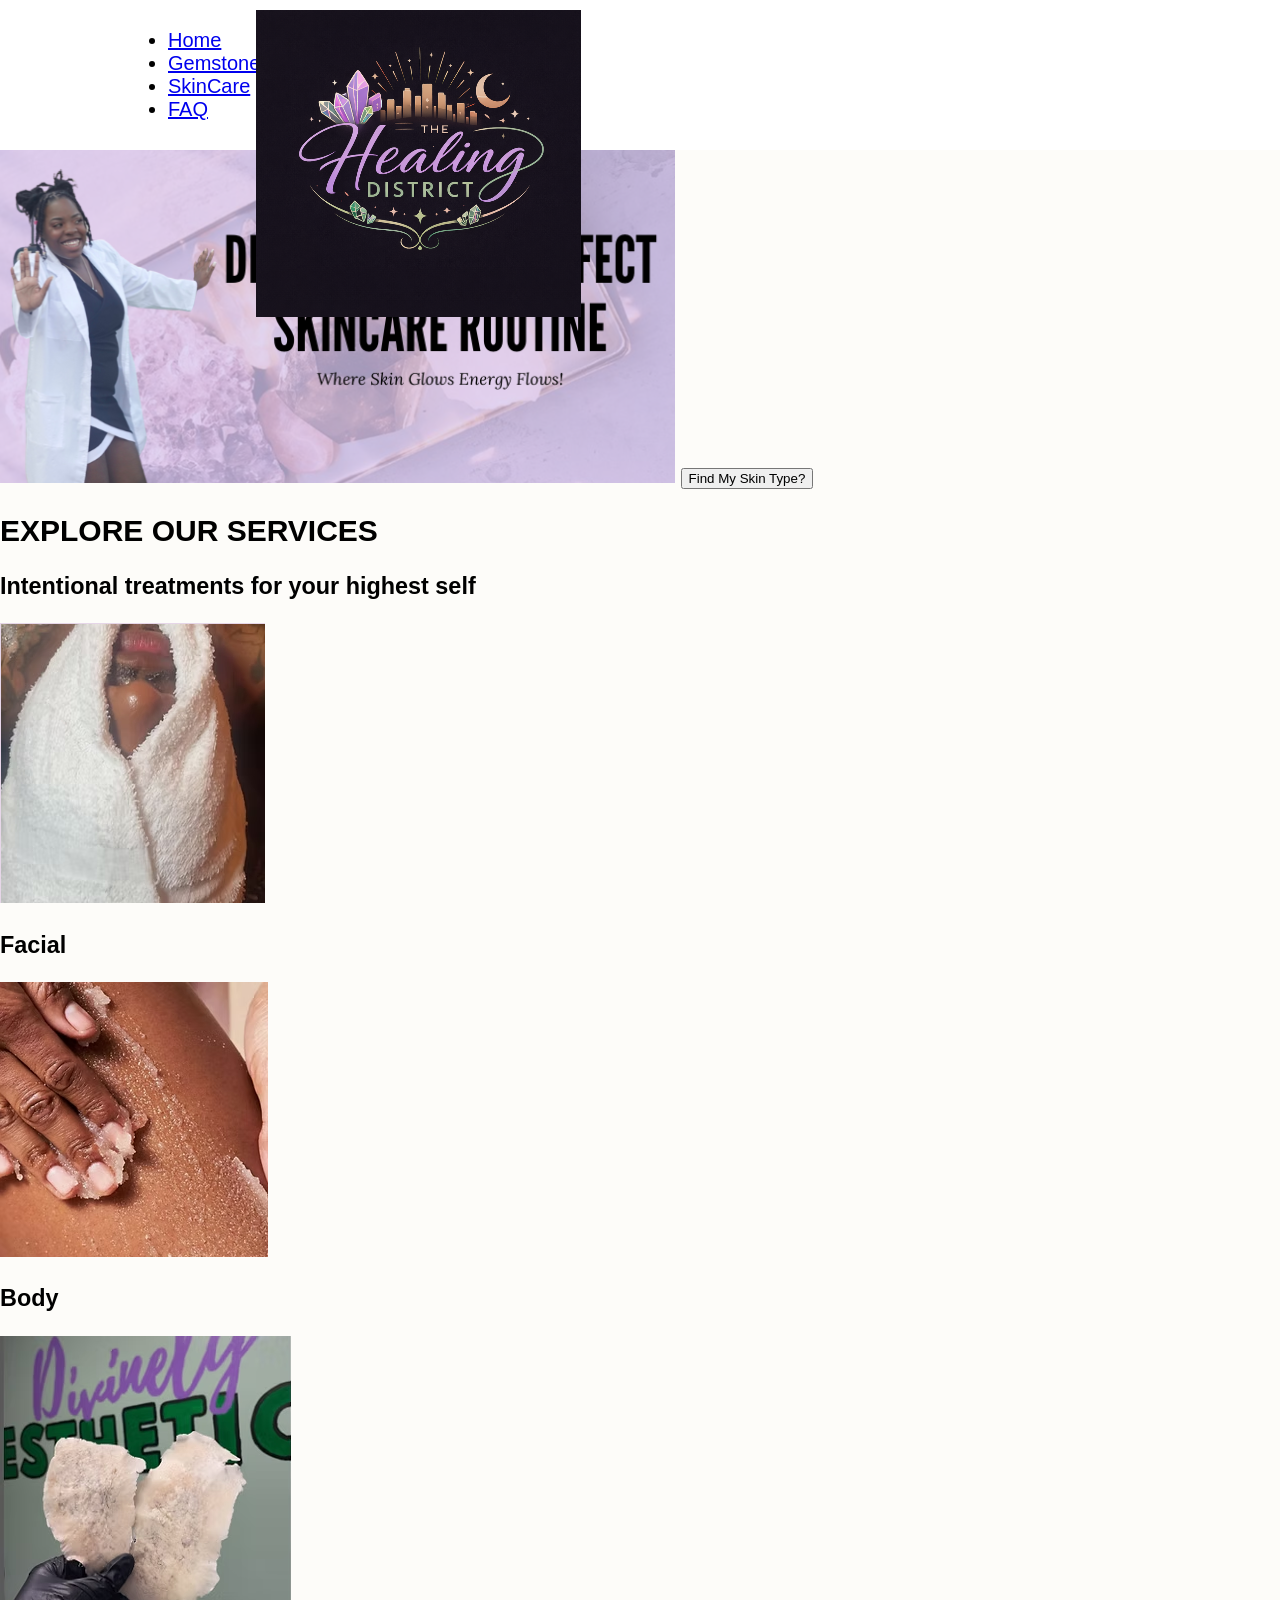
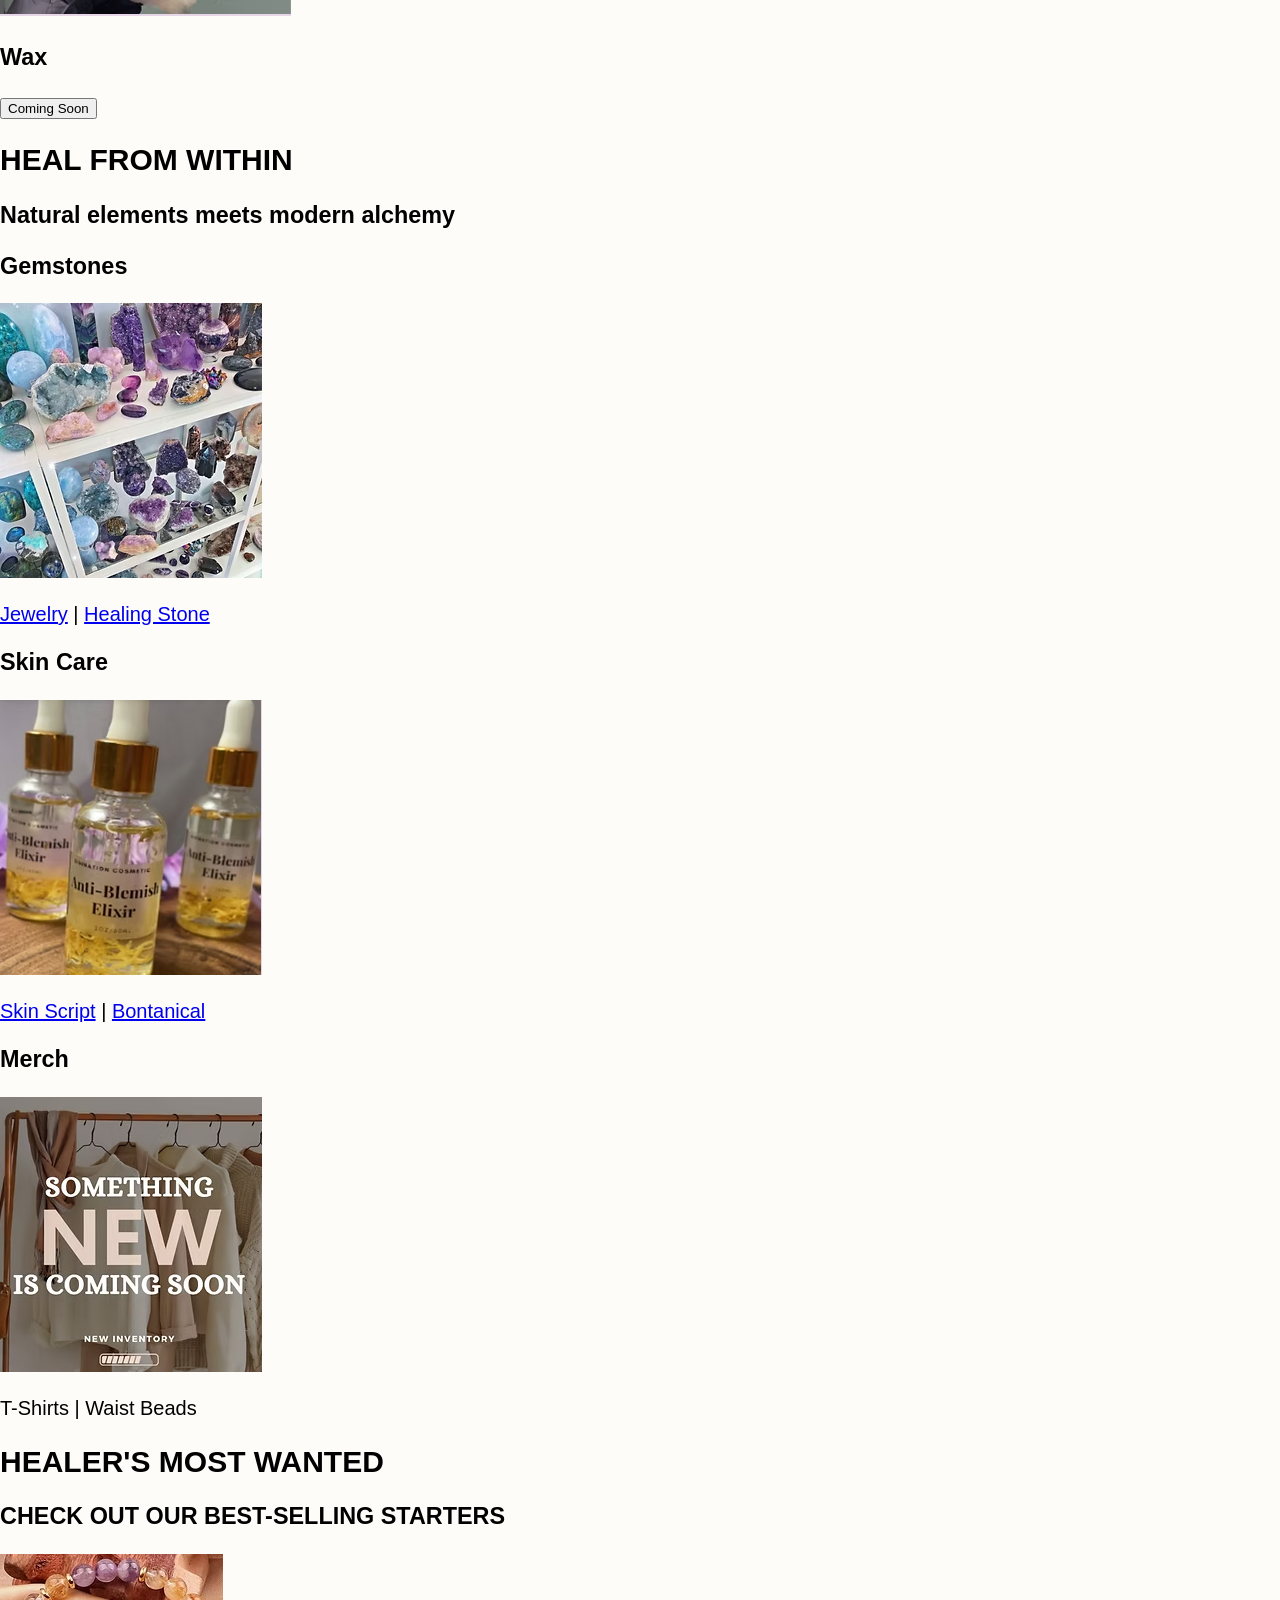
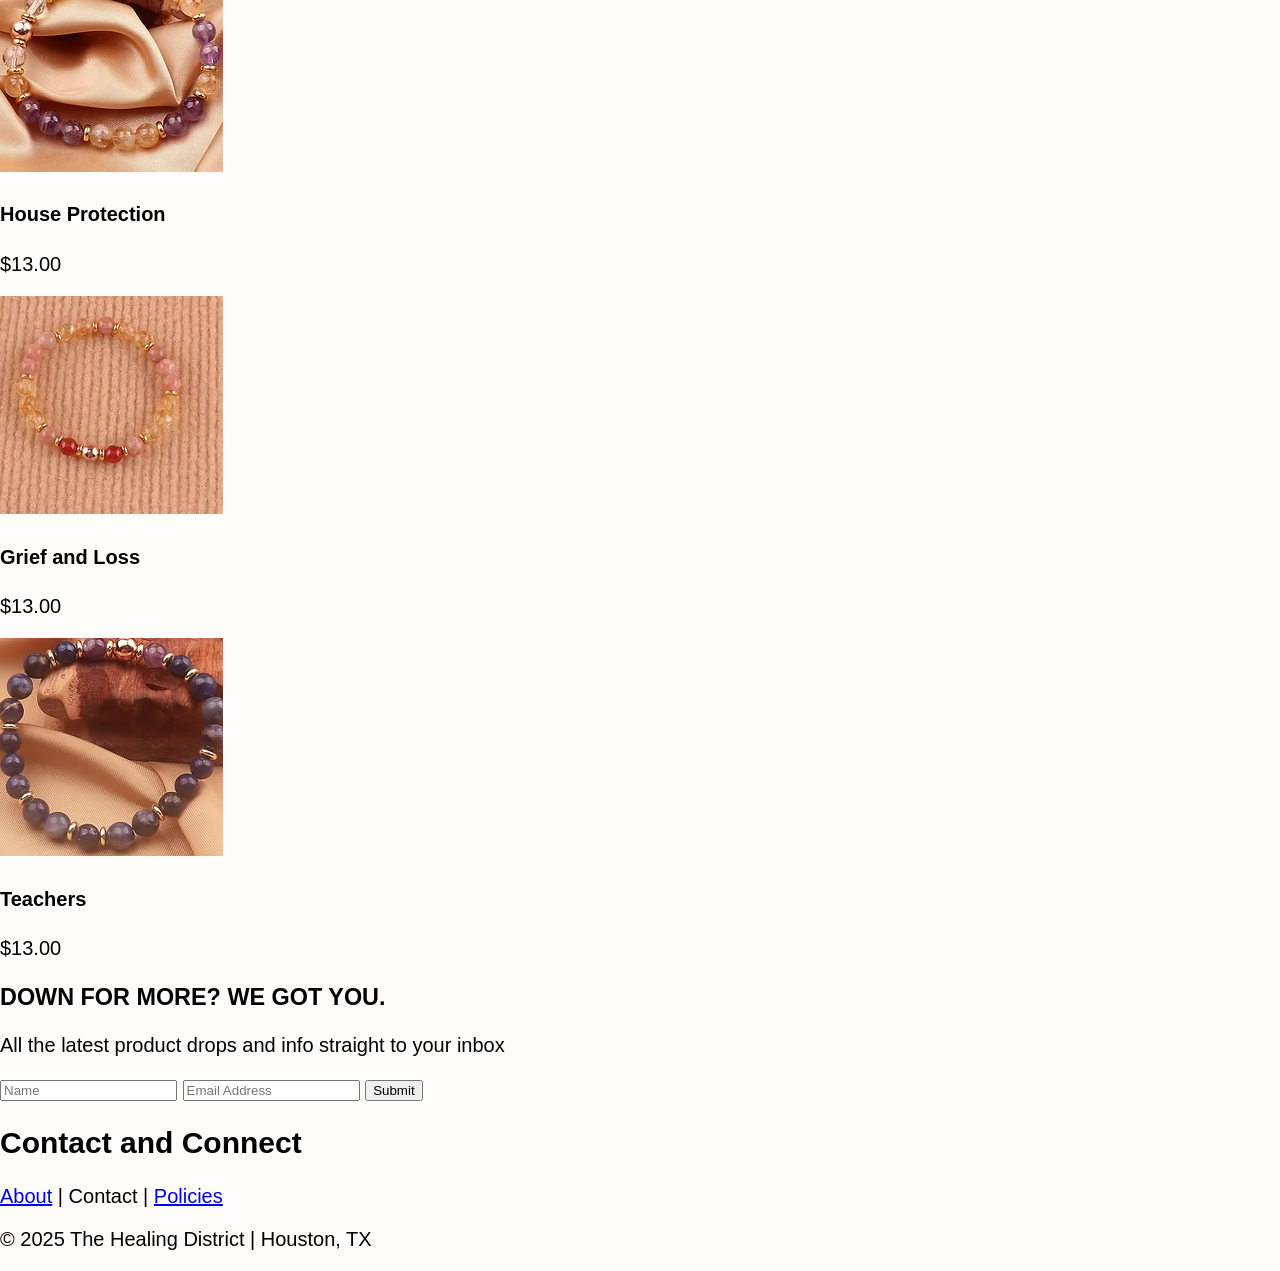
==== index.html @ 3d5b49df "Update index.html" ====
<!DOCTYPE html>
<html lang="en">
<head>
    <meta charset="UTF-8">
    <meta name="viewport" content="width=device-width, initial-scale=1.0">
    <title>The Healing District | Main</title>
    <link rel="stylesheet" href="style.css">
<link href="https://fonts.googleapis.com/css2?family=Cabin+Sketch:wght@400;700&display=swap" rel="stylesheet"></head>
<body>

    <header class="header-container">
        <div class="logo-corner">
            <img src="Logo.png" alt="The Healing District Logo" class="brand-logo">
        </div>
        
        <nav class="centered-tab-nav">
            <ul class="nav-links">
                <li><a href="index.html">Home</a></li>
                <li><a href="gemstone.html">Gemstone Shop</a></li>
                <li><a href="script.html">SkinCare</a></li> 
                <li><a href="faq.html">FAQ</a></li>
            </ul>
        </nav>
    </header>

    <section class="hero-block">
        <div class="hero-image-wrapper">
            <img src="Background.png" class="full-hero-img" alt="Healing Background">
            <button class="hero-quiz-btn">Find My Skin Type?</button>
        </div>
    </section>

    <section class="content-section purple-tint">
        <h2 class="bold-headline">EXPLORE OUR SERVICES</h2>
        <h3 class="sub-headline">Intentional treatments for your highest self</h3>
        <div class="horizontal-grid">
            <div class="service-box"><img src="Facial.png" alt="Facial Services"><h3>Facial</h3></div>
            <div class="service-box"><img src="Body.png" alt="Body Services"><h3>Body</h3></div>
            <div class="service-box"><img src="Wax.png" alt="Waxing Services"><h3>Wax</h3></div>
        </div>
        <button class="coming-soon-pill">Coming Soon</button>
    </section>

    <div class="booking-divider"></div>

    <section class="content-section">
        <h2 class="bold-headline">HEAL FROM WITHIN</h2>
        <h3 class="sub-headline">Natural elements meets modern alchemy</h3>
        <div class="horizontal-grid">
            <div class="cat-box">
                <h3>Gemstones</h3>
                <img src="Gemstones.png" alt="Gemstones">
                <p class="links"><a href="jewelry.html">Jewelry</a> | <a href="healingstone.html">Healing Stone</a></p>
            </div>
            <div class="cat-box">
                <h3>Skin Care</h3>
                <img src="SkinCare.png" alt="Skincare Products">
                <p class="links"><a href="script.html">Skin Script</a> | <a href="bontanical.html">Bontanical</a></p>
            </div>
            <div class="cat-box">
                <h3>Merch</h3>
                <img src="Merch.png" alt="Official Merch">
                <p class="links">T-Shirts | Waist Beads</p>
            </div>
        </div>
    </section>

    <section class="content-section sage-tint">
        <h2 class="bold-headline">HEALER'S MOST WANTED</h2>
        <h3 class="sub-headline">CHECK OUT OUR BEST-SELLING STARTERS</h3>
        <div class="horizontal-grid">
            <div class="product-item">
                <img src="Screenshot 2026-04-16 12.21.47 PM.png" alt="House Protection">
                <h4>House Protection</h4>
                <p>$13.00</p>
            </div>
            <div class="product-item">
                <img src="Screenshot 2026-04-16 12.21.36 PM.png" alt="Grief and Loss">
                <h4>Grief and Loss</h4>
                <p>$13.00</p>
            </div>
            <div class="product-item">
                <img src="Screenshot 2026-04-16 12.21.23 PM.png" alt="Teachers">
                <h4>Teachers</h4>
                <p>$13.00</p>
            </div>
        </div>
    </section>

    <footer class="main-footer">
        <h3>DOWN FOR MORE? WE GOT YOU.</h3>
        <p>All the latest product drops and info straight to your inbox</p>
        <div class="form">
            <input type="text" placeholder="Name">
            <input type="email" placeholder="Email Address">
            <button>Submit</button>
        </div>
        <div class="footer-links">
            <h2>Contact and Connect</h2>
           <p><a href="about.html">About</a> | Contact | <a href="policies.html">Policies</a></p>
            <p>© 2025 The Healing District | Houston, TX</p>
        </div>
    </footer>

</body>
</html>
---- style.css ----
:root {
    --sage: #4a5d4e;
    --lavender-tab: #E6E6FA;
    --lavender-bg: #e8d9e8;
    --cream: #fdfcf9;
}

body {
    margin: 0;
    padding: 0;
    font-family: 'Montserrat', sans-serif;
    font-size: 20px;
    background-color: var(--cream);
}

/* Header & Menu Bar */
.header-container {
    display: flex;
    align-items: center;
    padding: 15px 10%;
    background: #fff;
    position: relative;
    height: 120px;
}

.logo-corner { 
    position: absolute; 
    left: 20%; /* Increased from 4% to move it closer to the center */
    top: 10px;

.centered-tab-nav {
    margin: 0 auto;
    background: var(--lavender-tab);
    padding: 15px 45px; /* Increased padding for a larger pill shape */
    border-radius: 50px;
    box-shadow: 0 4px 15px rgba(0,0,0,0.08); /* Slightly deeper shadow for the larger size */
}
.nav-links li { 
    font-weight: 700; /* Bolder weight */
    text-transform: uppercase; 
    font-size: 1.1rem; /* Increased from 0.85rem */
    letter-spacing: 2px; /* Spread letters slightly for a premium feel */
    cursor: pointer; 
}
    .nav-links { 
    display: flex; 
    list-style: none; 
    gap: 60px; /* Increased gap from 40px */
    margin: 0; 
    padding: 0; 
}
    
.hero-image-wrapper { position: relative; width: 100%; height: 650px; }
.full-hero-img { width: 100%; height: 100%; object-fit: cover; }
.hero-quiz-btn {
    position: absolute;
    bottom: 60px;
    right: 15%;
    padding: 22px 45px;
    font-family: 'Cinzel', serif;
    font-size: 1.3rem;
    background-color: #e2f3e2;
    border: none;
    border-radius: 50px;
    cursor: pointer;
    box-shadow: 0 8px 25px rgba(0,0,0,0.2);
}

/* FIXED SECTION: THE DIVIDER */
.booking-divider {
    width: 100%;
    min-height: 500px; /* Changed to min-height for better visibility */
    background-image: url('booking-banner.jpg'); /* MATCH THIS TO YOUR RENAME */
    background-size: cover;
    background-position: center;
    background-repeat: no-repeat;
    background-attachment: fixed; 
    margin: 0;
    display: block;
    clear: both; /* Ensures no other sections crowd it */
}

/* Headlines */
.bold-headline { 
    font-family: 'Cabin Sketch', cursive; /* This replaces Cinzel */
    font-size: 3.5rem; 
    letter-spacing: 4px; 
    margin-bottom: 5px; 
    text-align: center;
    color: #333;
}

/* If you want the category titles (Gemstones, etc.) to match: */
.cat-item h3, .cat-box h3 {
    font-family: 'Cabin Sketch', cursive;
    font-size: 2rem;
    text-transform: none; /* Sketch fonts often look better in mixed case */
}
/* Styling for links within categories to look like buttons */
.sub-links a, .links a {
    display: inline-block;
    text-decoration: none;
    background-color: var(--lavender-tab); /* Uses your brand lilac */
    color: #333;
    padding: 8px 20px;
    margin: 5px;
    border-radius: 25px; /* Creates the pill shape */
    font-family: 'Montserrat', sans-serif;
    font-size: 0.9rem;
    font-weight: 600;
    transition: all 0.3s ease;
    border: 1px solid rgba(0,0,0,0.05);
}

/* Hover effect for the new buttons */
.sub-links a:hover, .links a:hover {
    background-color: var(--sage);
    color: white;
    box-shadow: 0 4px 10px rgba(0,0,0,0.1);
    transform: translateY(-2px);
}

/* Specific fix for the Gemstones container to keep buttons aligned */
.your-container-class p {
    margin-top: 15px;
    display: flex;
    justify-content: center;
    gap: 10px;
}
/* Grids & Sections */
.content-section { padding: 100px 5%; text-align: center; }
.purple-tint { background-color: var(--lavender-bg); }
.sage-tint { background-color: #f2f7f2; }

.horizontal-grid { display: flex; justify-content: center; gap: 40px; flex-wrap: wrap; }
.service-box img, .cat-box img { width: 100%; max-width: 380px; border-radius: 8px; }

.product-item { background: #fff; padding: 20px; width: 280px; text-align: center; }
.product-item img { width: 100%; }

.coming-soon-pill { background-color: var(--sage); color: white; border: none; padding: 15px 60px; border-radius: 30px; margin-top: 50px; font-weight: bold; cursor: pointer; }

/* Footer */
.main-footer { background: white; padding: 60px 5%; border-top: 1px solid #eee; text-align: center; }
.form input { border: none; border-bottom: 1px solid #333; margin: 0 10px; padding: 10px; width: 250px; }
.form button { background: white; border: 1px solid #333; padding: 10px 30px; cursor: pointer; font-family: 'Cinzel', serif;}
.footer-links { margin-top: 50px; background: #2d332d; color: white; padding: 40px; }

/* --- PRODUCT PAGE & LINK STYLING --- */

/* Removes blue underlines from the navigation menu */
.nav-links a {
    text-decoration: none;
    color: inherit;
    transition: 0.3s;
}

.nav-links a:hover {
    color: var(--sage);
}

/* Purchase Button Styling */
.buy-btn {
    display: inline-block;
    margin-top: 15px;
    padding: 12px 30px;
    background-color: var(--sage);
    color: white;
    text-decoration: none;
    font-family: 'Montserrat', sans-serif;
    font-weight: 600;
    font-size: 0.9rem;
    border-radius: 25px;
    transition: 0.3s ease;
}

.buy-btn:hover {
    background-color: #3a4b3d;
    box-shadow: 0 4px 10px rgba(0,0,0,0.1);
}

/* Keeps images looking consistent on the product page */
.secondary-img {
    position: absolute;
    top: 0;
    left: 0;
    opacity: 0; 
    z-index: 2; /* Add this line */
}

/* --- THE HOVER SWAP EFFECT --- */
.image-container {
    position: relative;
    width: 100%;
    max-width: 350px;
    height: 350px; /* Adjust height to match your product photo style */
    overflow: hidden;
    border-radius: 8px;
    margin-bottom: 15px;
}

.primary-img, .secondary-img {
    width: 100%;
    height: 100%;
    object-fit: cover;
    transition: opacity 0.5s ease-in-out; /* Smooth transition */
}

.secondary-img {
    position: absolute;
    top: 0;
    left: 0;
    opacity: 0; /* Hidden by default */
}

/* Hover logic: Swap visibility */
.image-container:hover .secondary-img {
    opacity: 1;
}

.image-container:hover .primary-img {
    opacity: 0;
}

/* Policy Page Formatting */
.policy-text-block {
    max-width: 800px;
    margin: 0 auto 40px auto;
    text-align: left;
    line-height: 1.6;
}

.policy-list {
    list-style: none;
    padding: 0;
    font-weight: 700;
    text-align: center;
    margin: 20px 0;
}

.policy-list li {
    margin-bottom: 10px;
}

.sketch-headline {
    font-family: 'Cabin Sketch', cursive;
    font-size: 2.8rem;
    margin-top: 60px;
    margin-bottom: 20px;
}
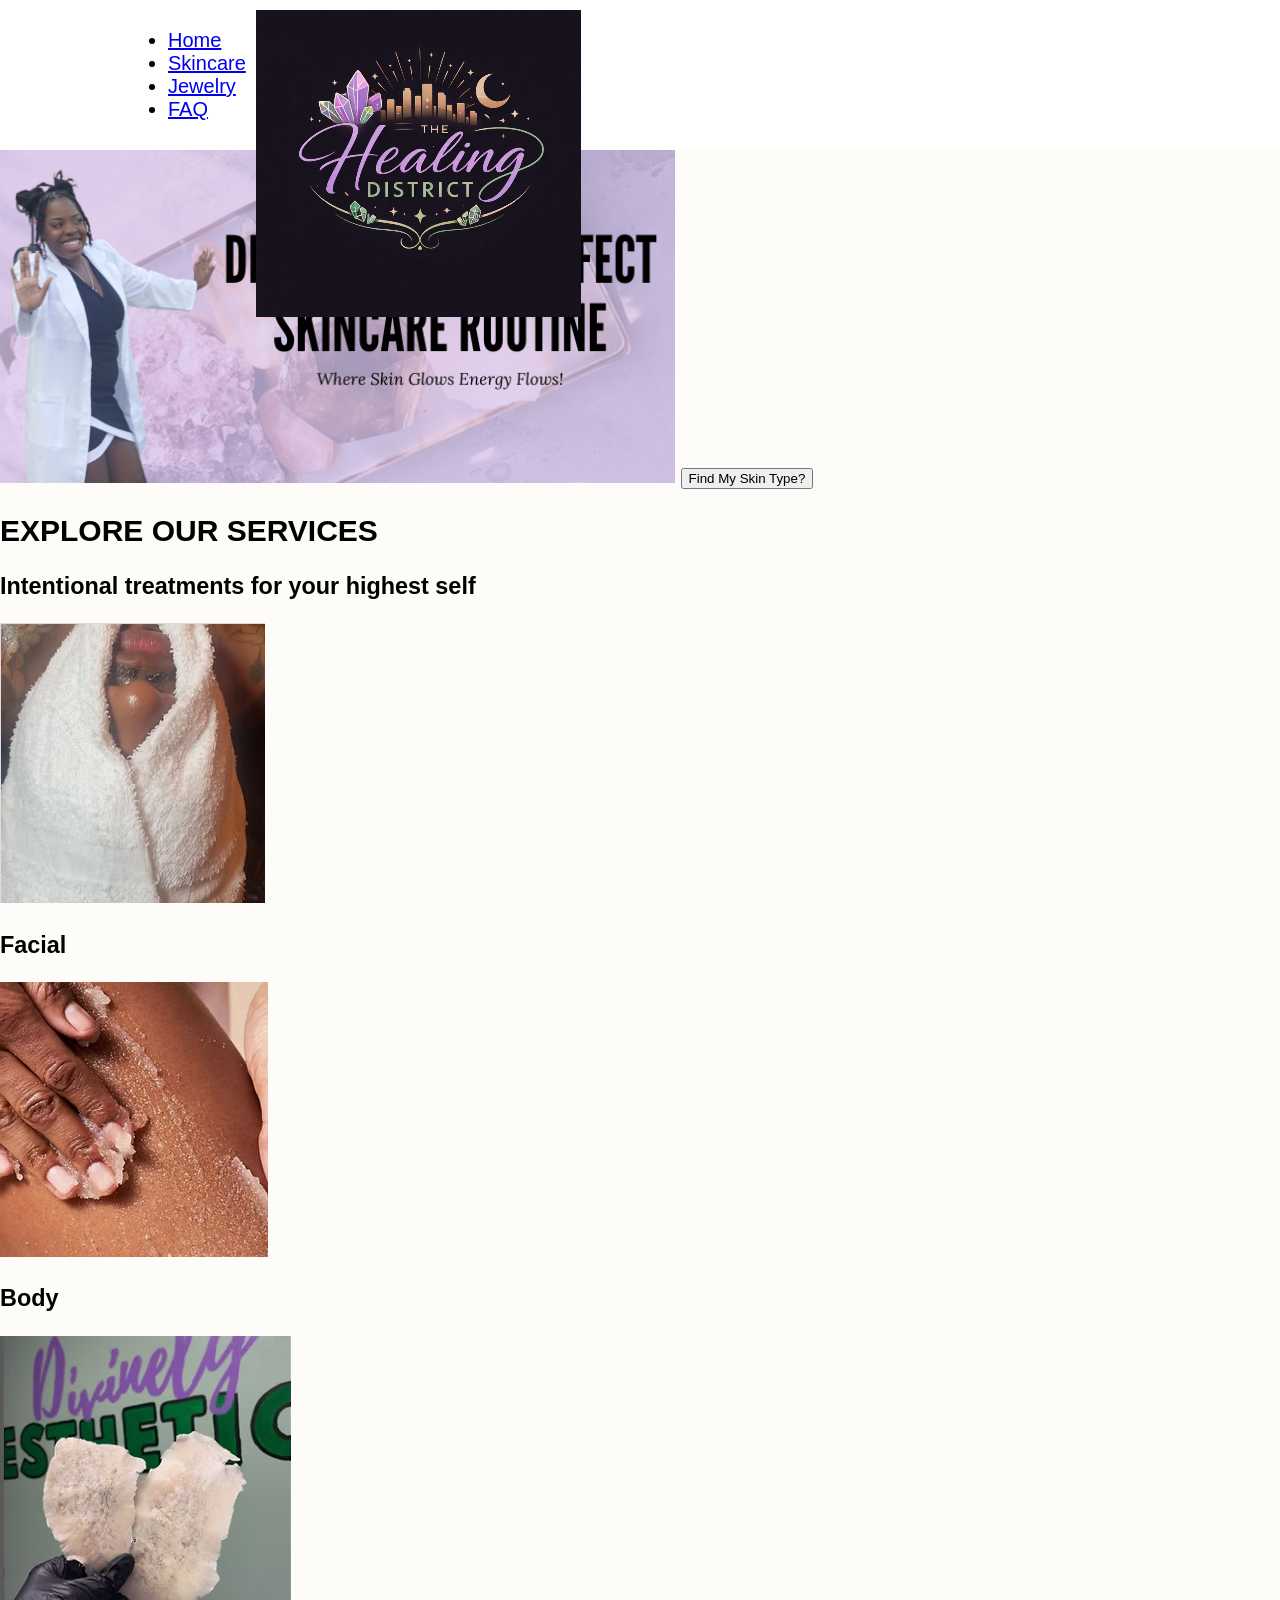
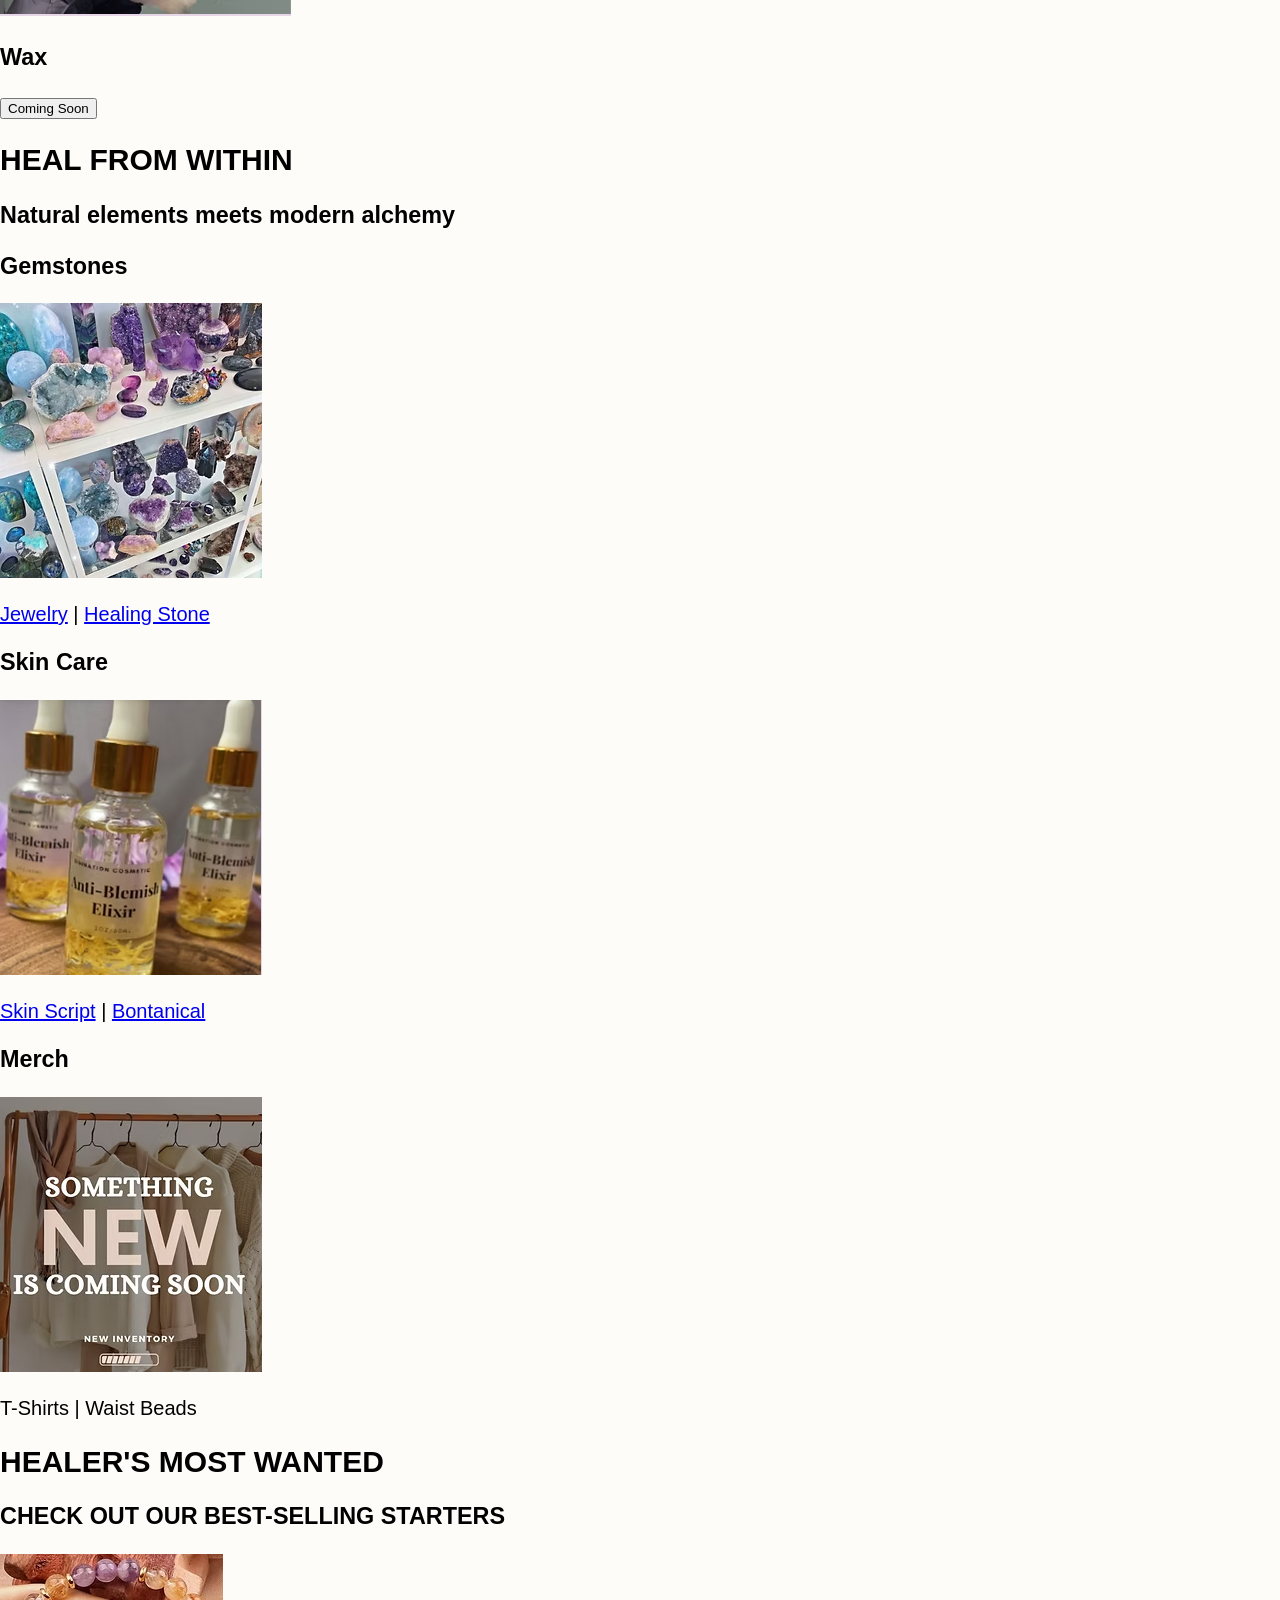
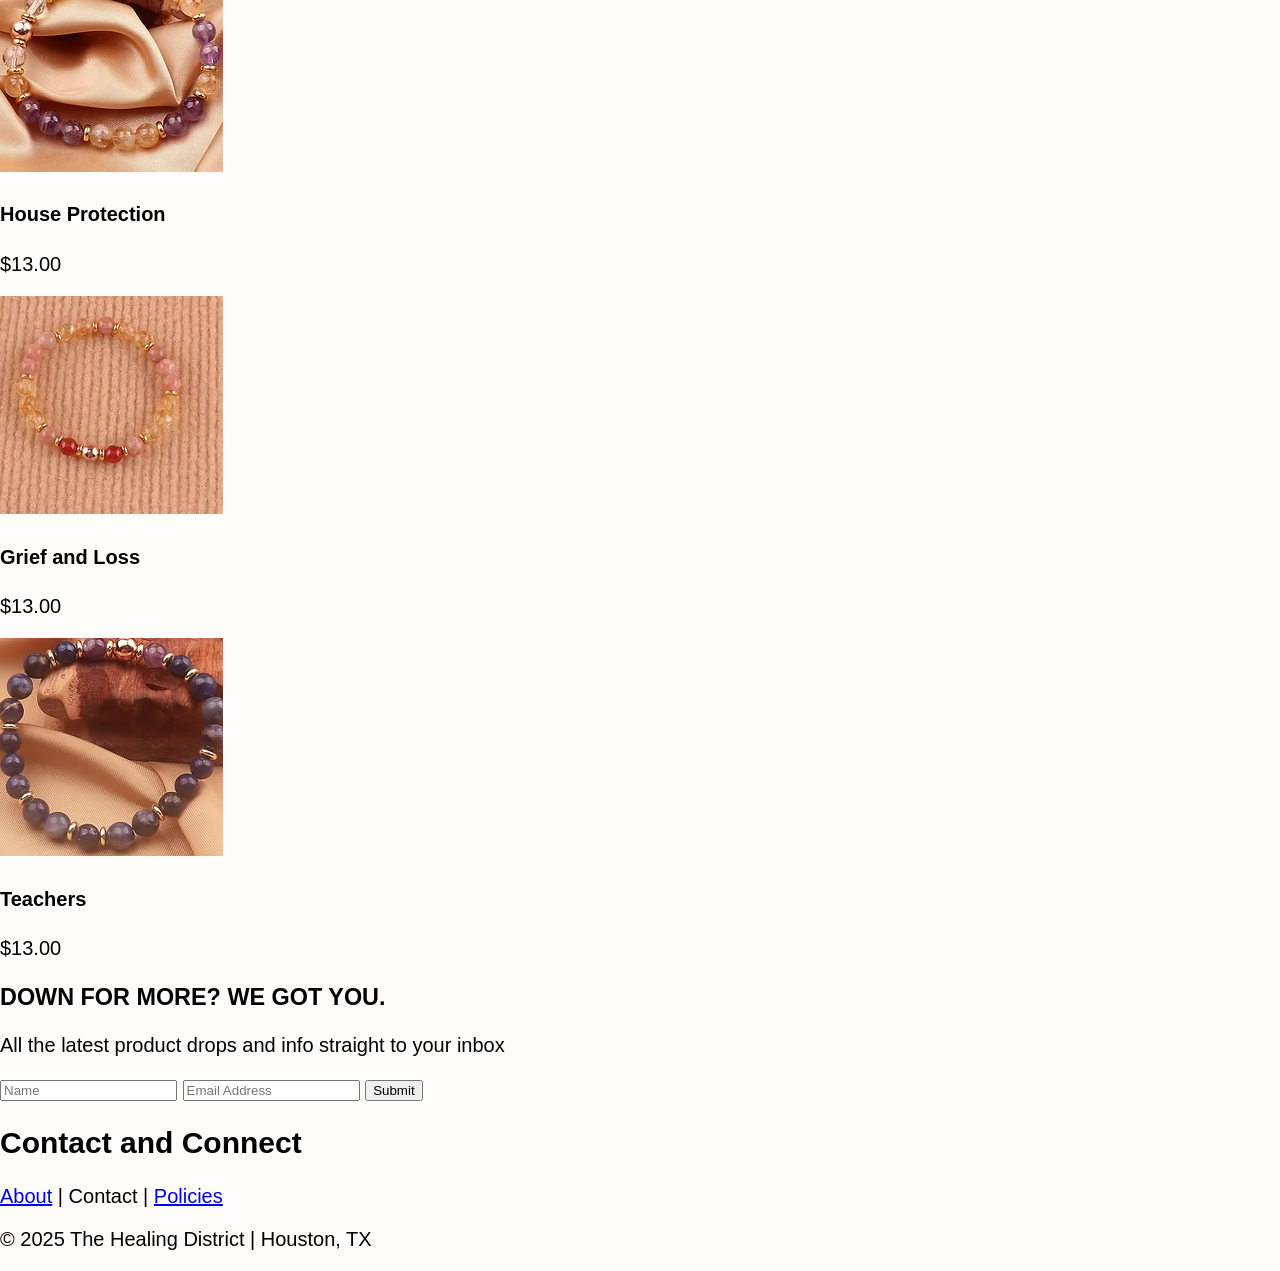
==== commit 20922d49: "Update index.html" ====
--- a/index.html
+++ b/index.html
@@ -16,8 +16,8 @@
         <nav class="centered-tab-nav">
             <ul class="nav-links">
                 <li><a href="index.html">Home</a></li>
-                <li><a href="gemstone.html">Gemstone Shop</a></li>
-                <li><a href="script.html">SkinCare</a></li> 
+                <li><a href="skincare.html">Skincare</a></li>
+                <li><a href="jewelry.html">Jewelry</a></li> 
                 <li><a href="faq.html">FAQ</a></li>
             </ul>
         </nav>
@@ -97,7 +97,7 @@
         </div>
         <div class="footer-links">
             <h2>Contact and Connect</h2>
-           <p><a href="about.html">About</a> | Contact | <a href="policies.html">Policies</a></p>
+            <p><a href="about.html">About</a> | Contact | <a href="policies.html">Policies</a></p>
             <p>© 2025 The Healing District | Houston, TX</p>
         </div>
     </footer>
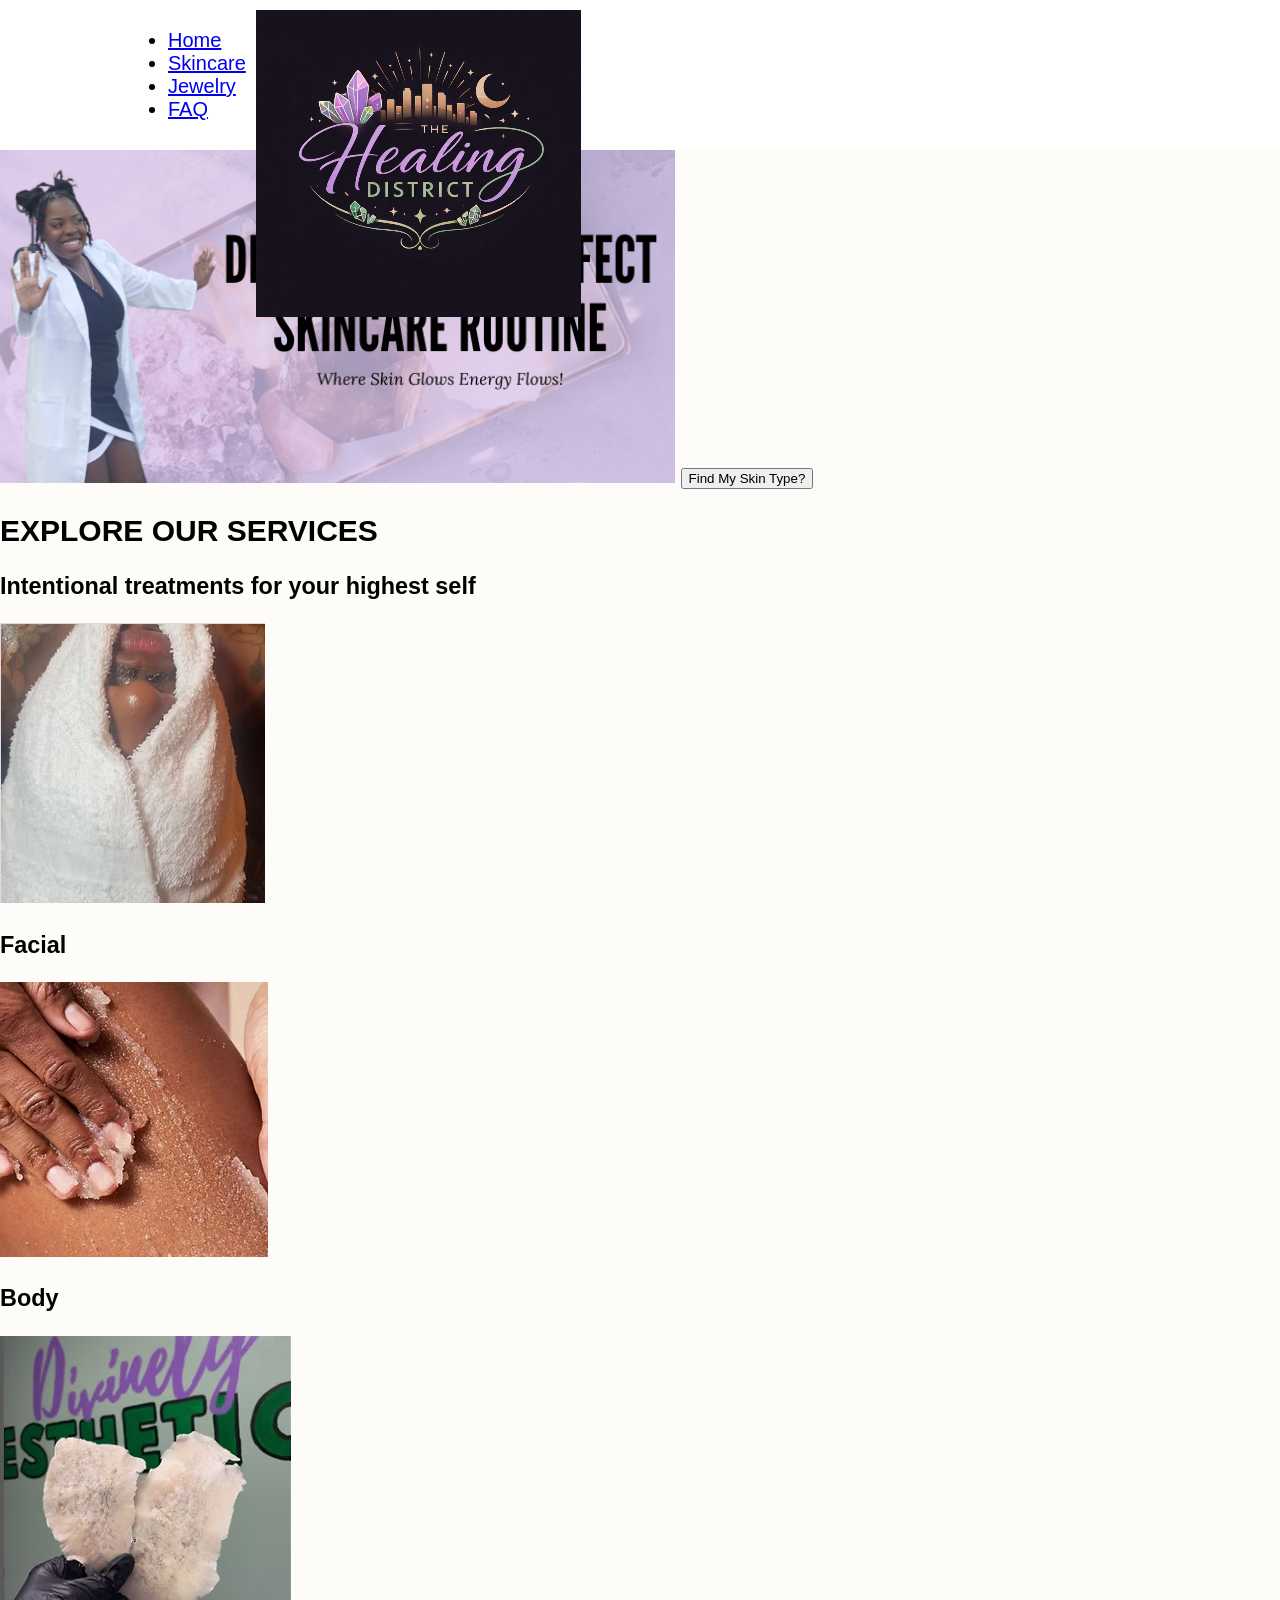
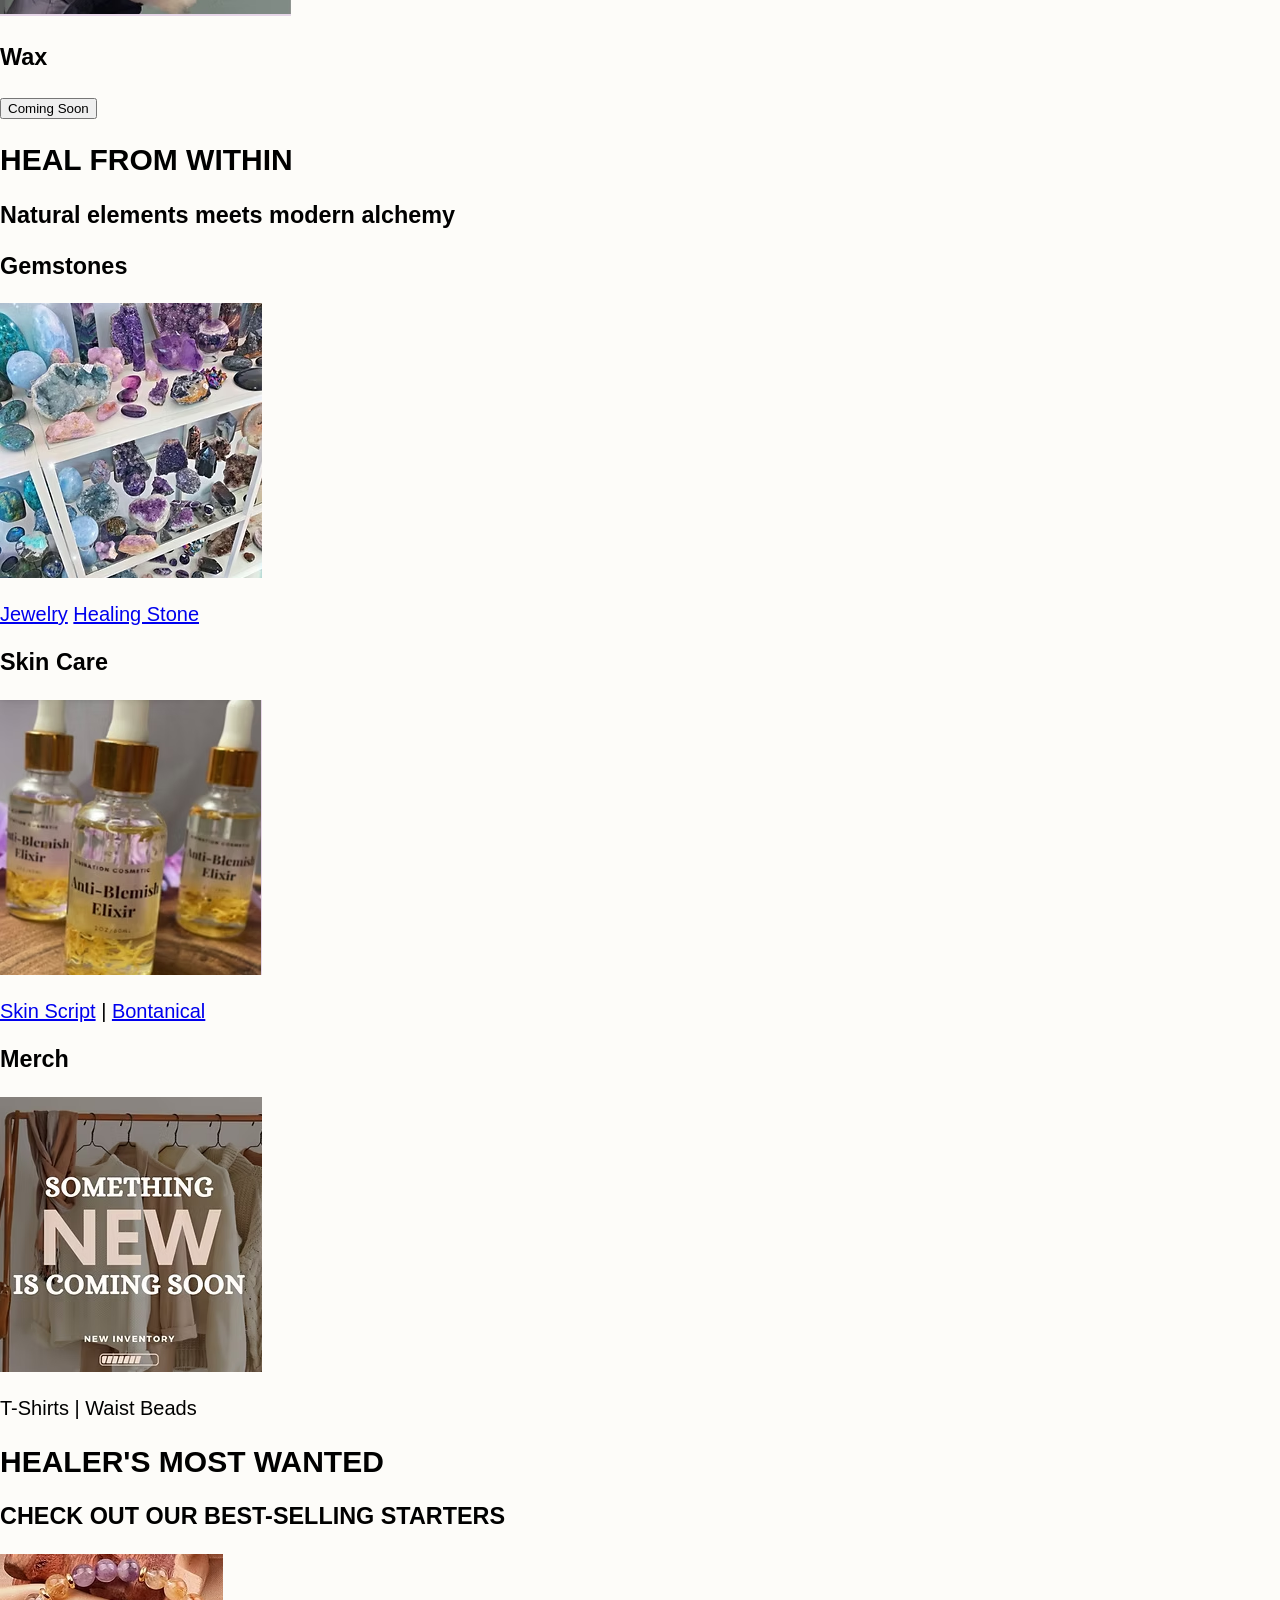
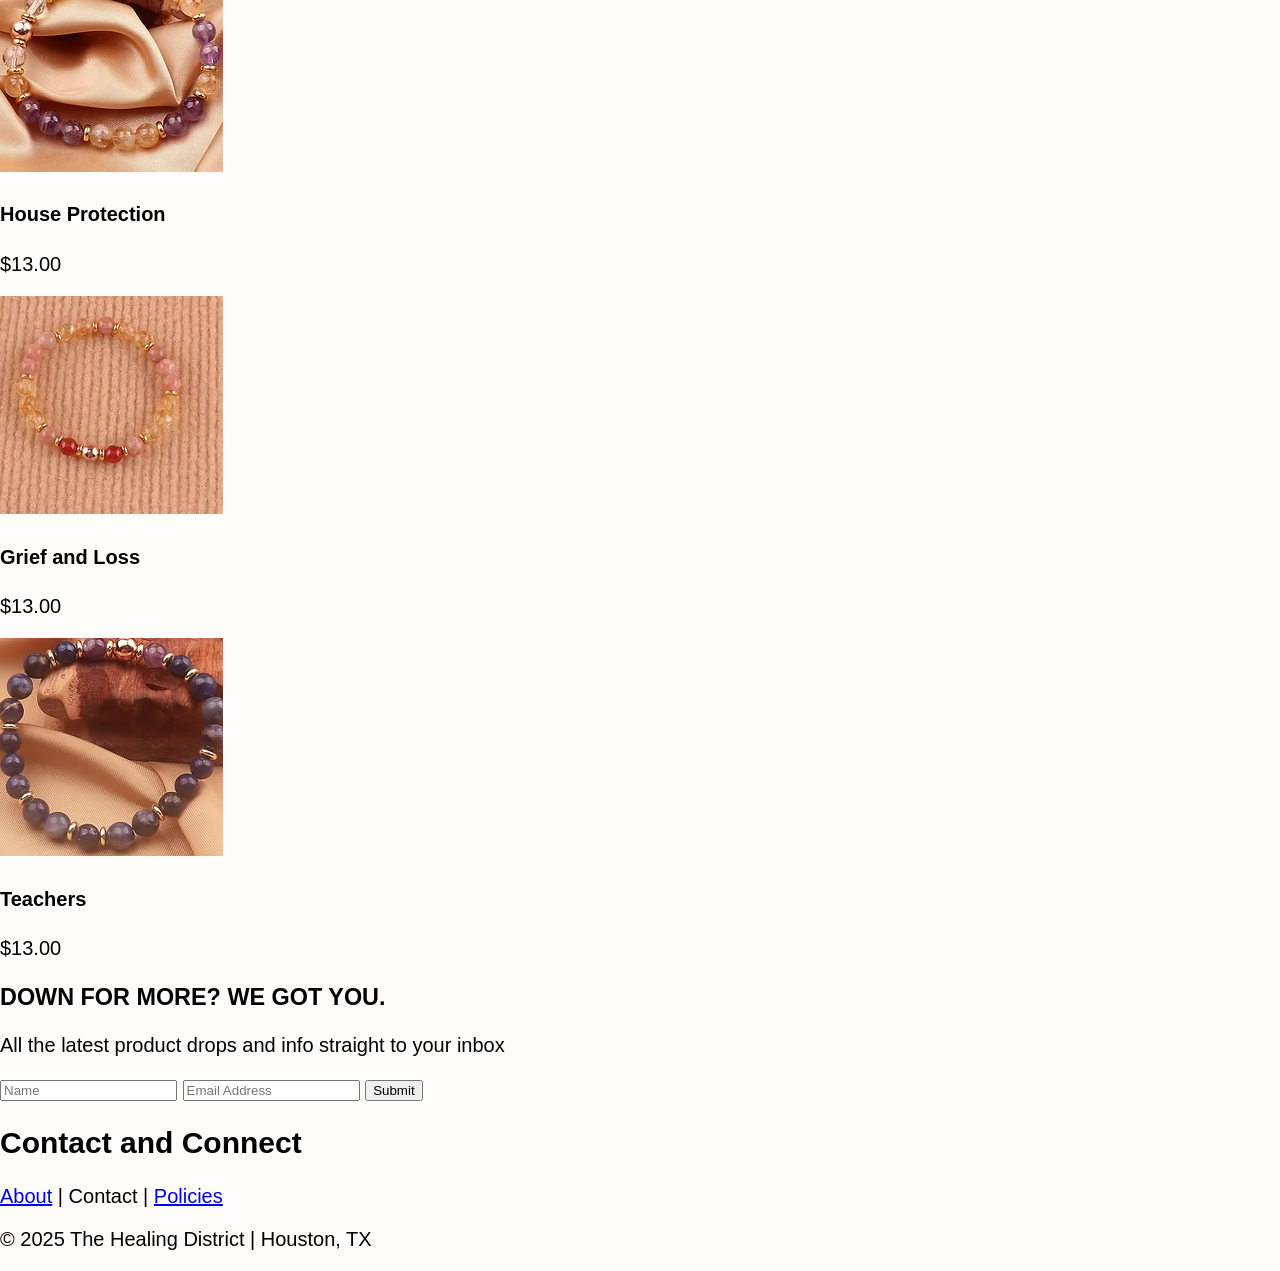
==== commit 6859db46: "Update index.html" ====
--- a/index.html
+++ b/index.html
@@ -47,11 +47,16 @@
         <h2 class="bold-headline">HEAL FROM WITHIN</h2>
         <h3 class="sub-headline">Natural elements meets modern alchemy</h3>
         <div class="horizontal-grid">
-            <div class="cat-box">
-                <h3>Gemstones</h3>
-                <img src="Gemstones.png" alt="Gemstones">
-                <p class="links"><a href="jewelry.html">Jewelry</a> | <a href="healingstone.html">Healing Stone</a></p>
-            </div>
+            <div class="cat-item">
+    <h3>Gemstones</h3>
+    <img src="Gemstones.png" alt="Gemstones">
+    <div class="your-container-class"> 
+        <p>
+            <a href="jewelry.html" class="buy-btn">Jewelry</a>
+            <a href="healingstones.html" class="buy-btn">Healing Stone</a>
+        </p>        
+    </div>
+</div>
             <div class="cat-box">
                 <h3>Skin Care</h3>
                 <img src="SkinCare.png" alt="Skincare Products">
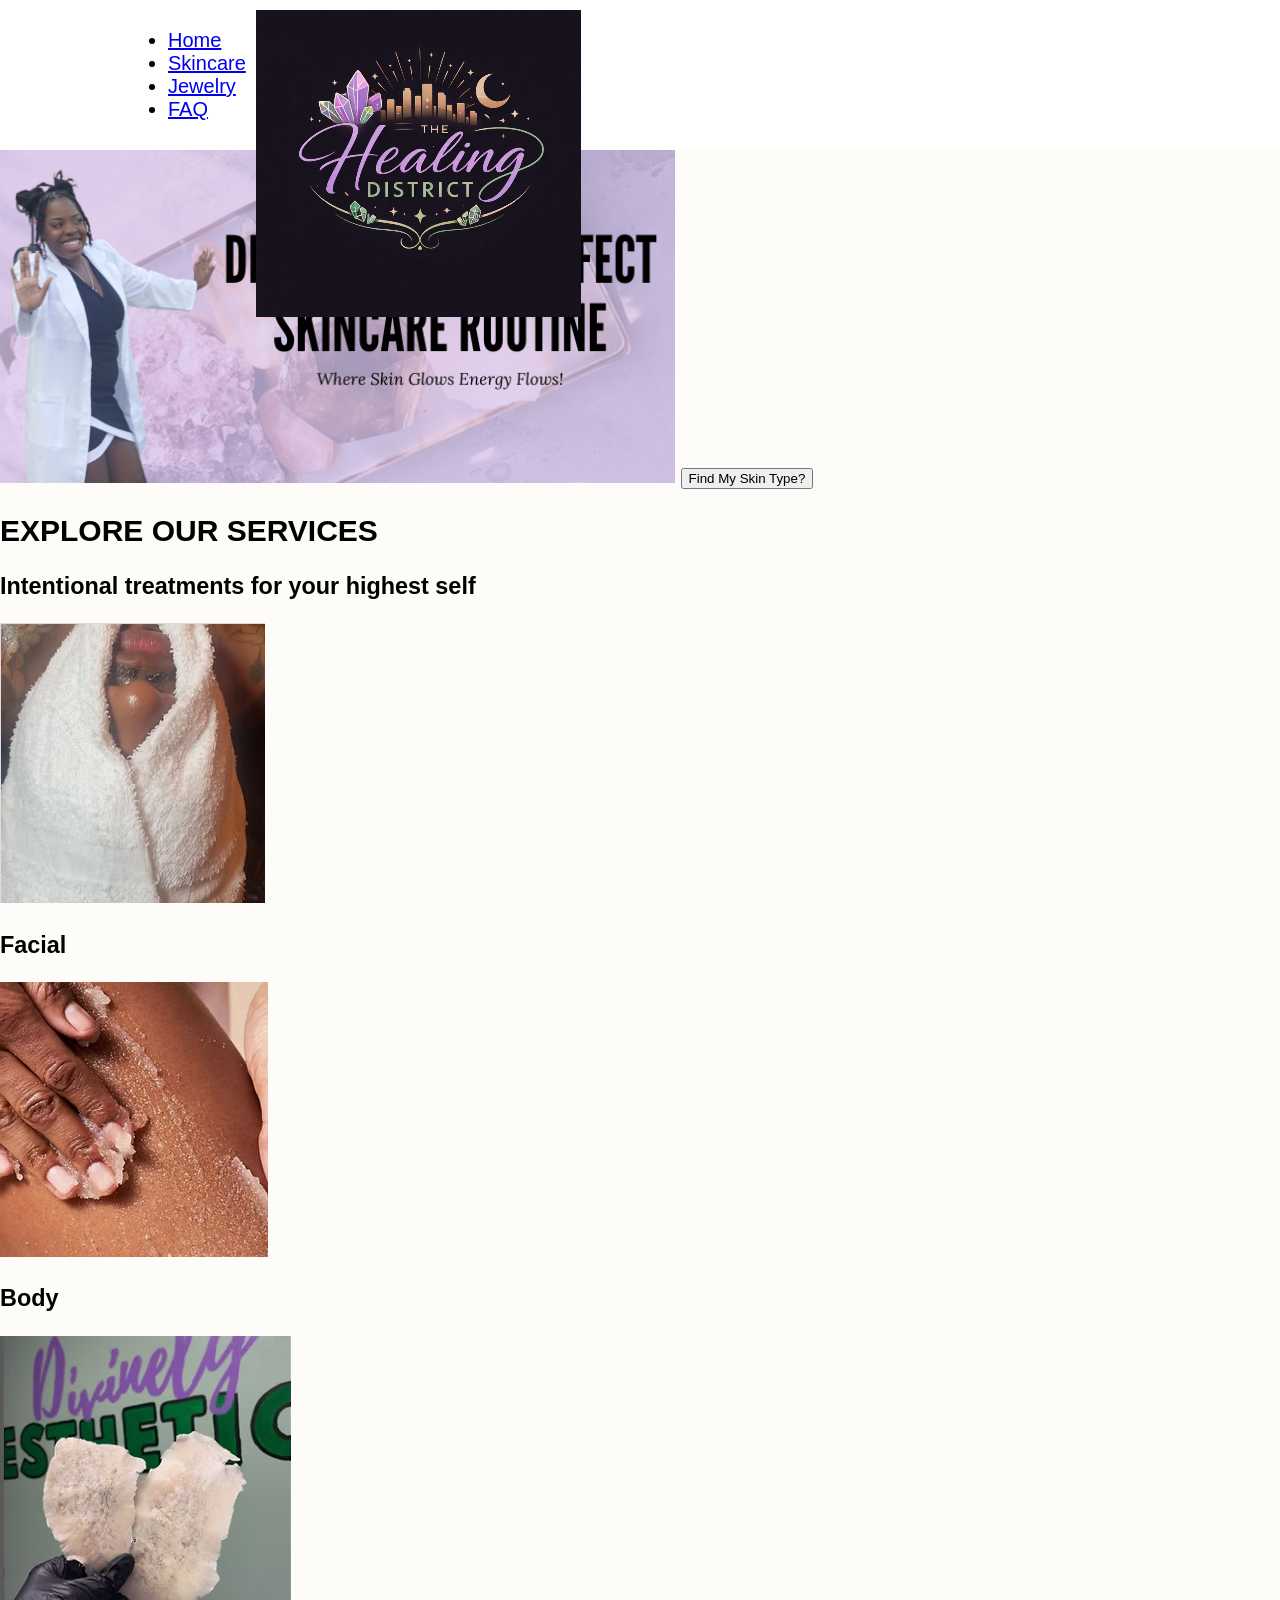
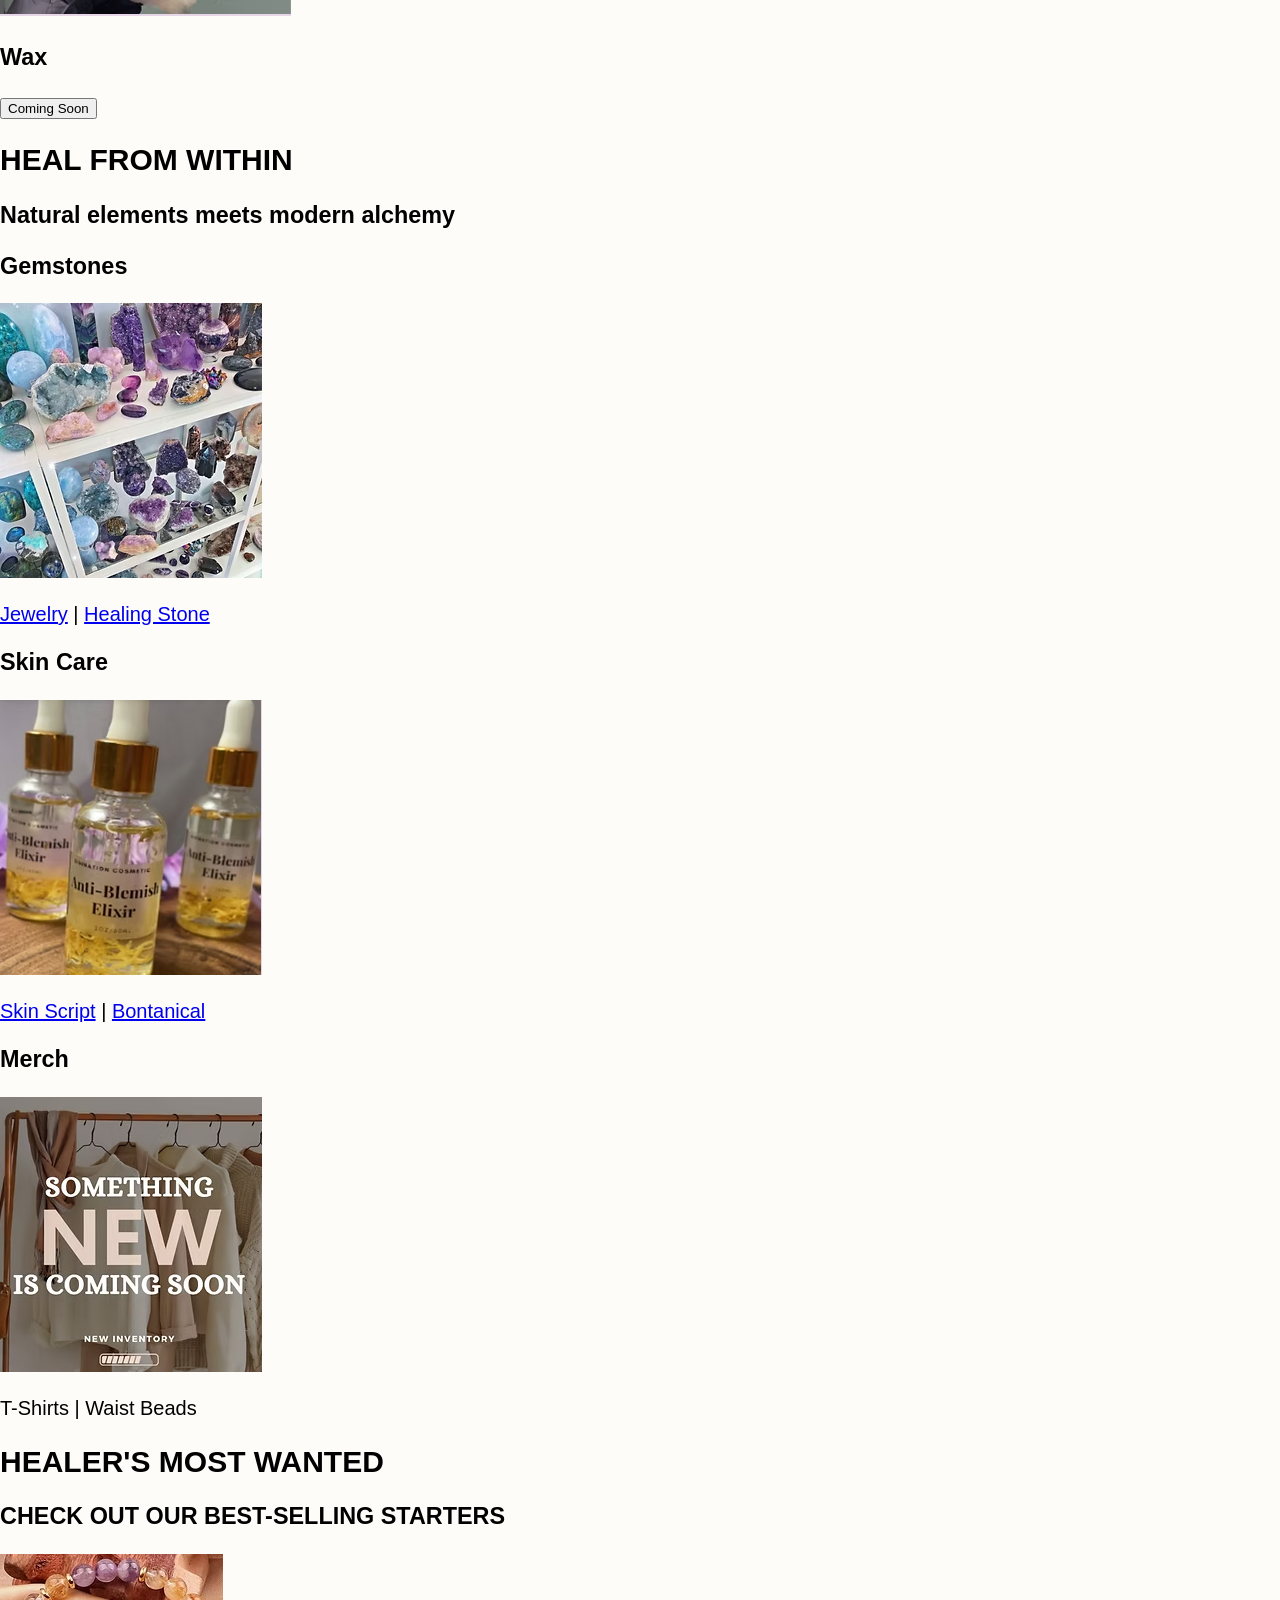
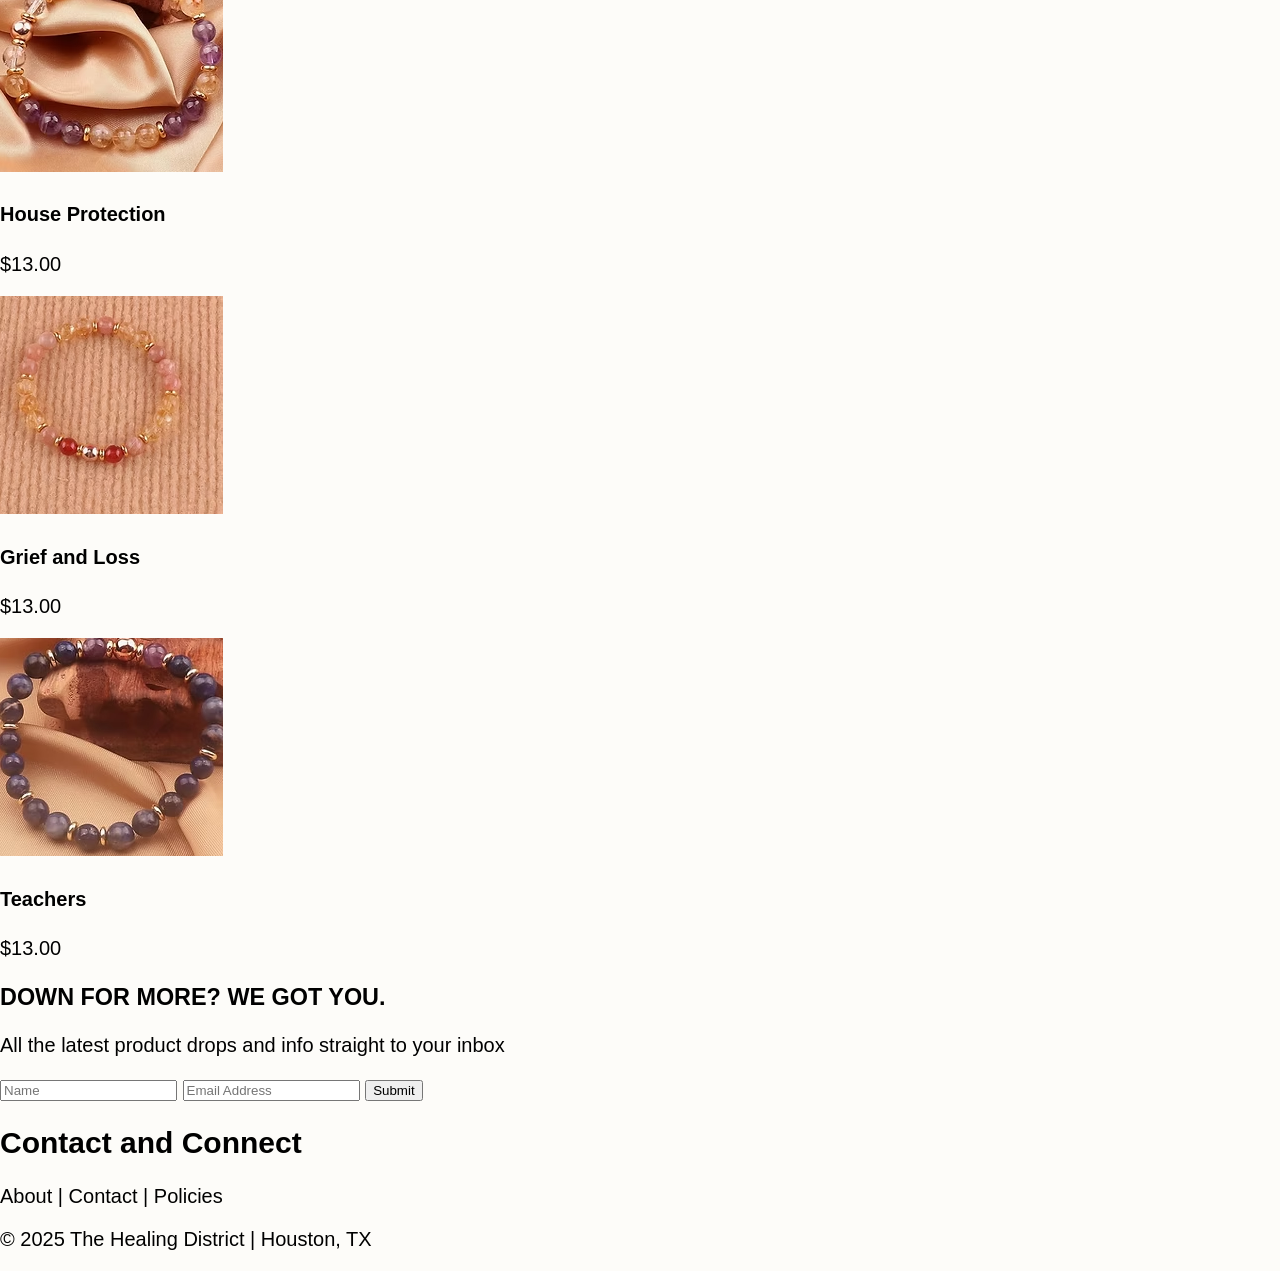
==== commit ec08f39e: "Update index.html" ====
--- a/index.html
+++ b/index.html
@@ -47,16 +47,11 @@
         <h2 class="bold-headline">HEAL FROM WITHIN</h2>
         <h3 class="sub-headline">Natural elements meets modern alchemy</h3>
         <div class="horizontal-grid">
-            <div class="cat-item">
-    <h3>Gemstones</h3>
-    <img src="Gemstones.png" alt="Gemstones">
-    <div class="your-container-class"> 
-        <p>
-            <a href="jewelry.html" class="buy-btn">Jewelry</a>
-            <a href="healingstones.html" class="buy-btn">Healing Stone</a>
-        </p>        
-    </div>
-</div>
+            <div class="cat-box">
+                <h3>Gemstones</h3>
+                <img src="Gemstones.png" alt="Gemstones">
+                <p class="links"><a href="jewelry.html">Jewelry</a> | <a href="healingstone.html">Healing Stone</a></p>
+            </div>
             <div class="cat-box">
                 <h3>Skin Care</h3>
                 <img src="SkinCare.png" alt="Skincare Products">
@@ -102,7 +97,7 @@
         </div>
         <div class="footer-links">
             <h2>Contact and Connect</h2>
-            <p><a href="about.html">About</a> | Contact | <a href="policies.html">Policies</a></p>
+            <p>About | Contact | Policies</p>
             <p>© 2025 The Healing District | Houston, TX</p>
         </div>
     </footer>
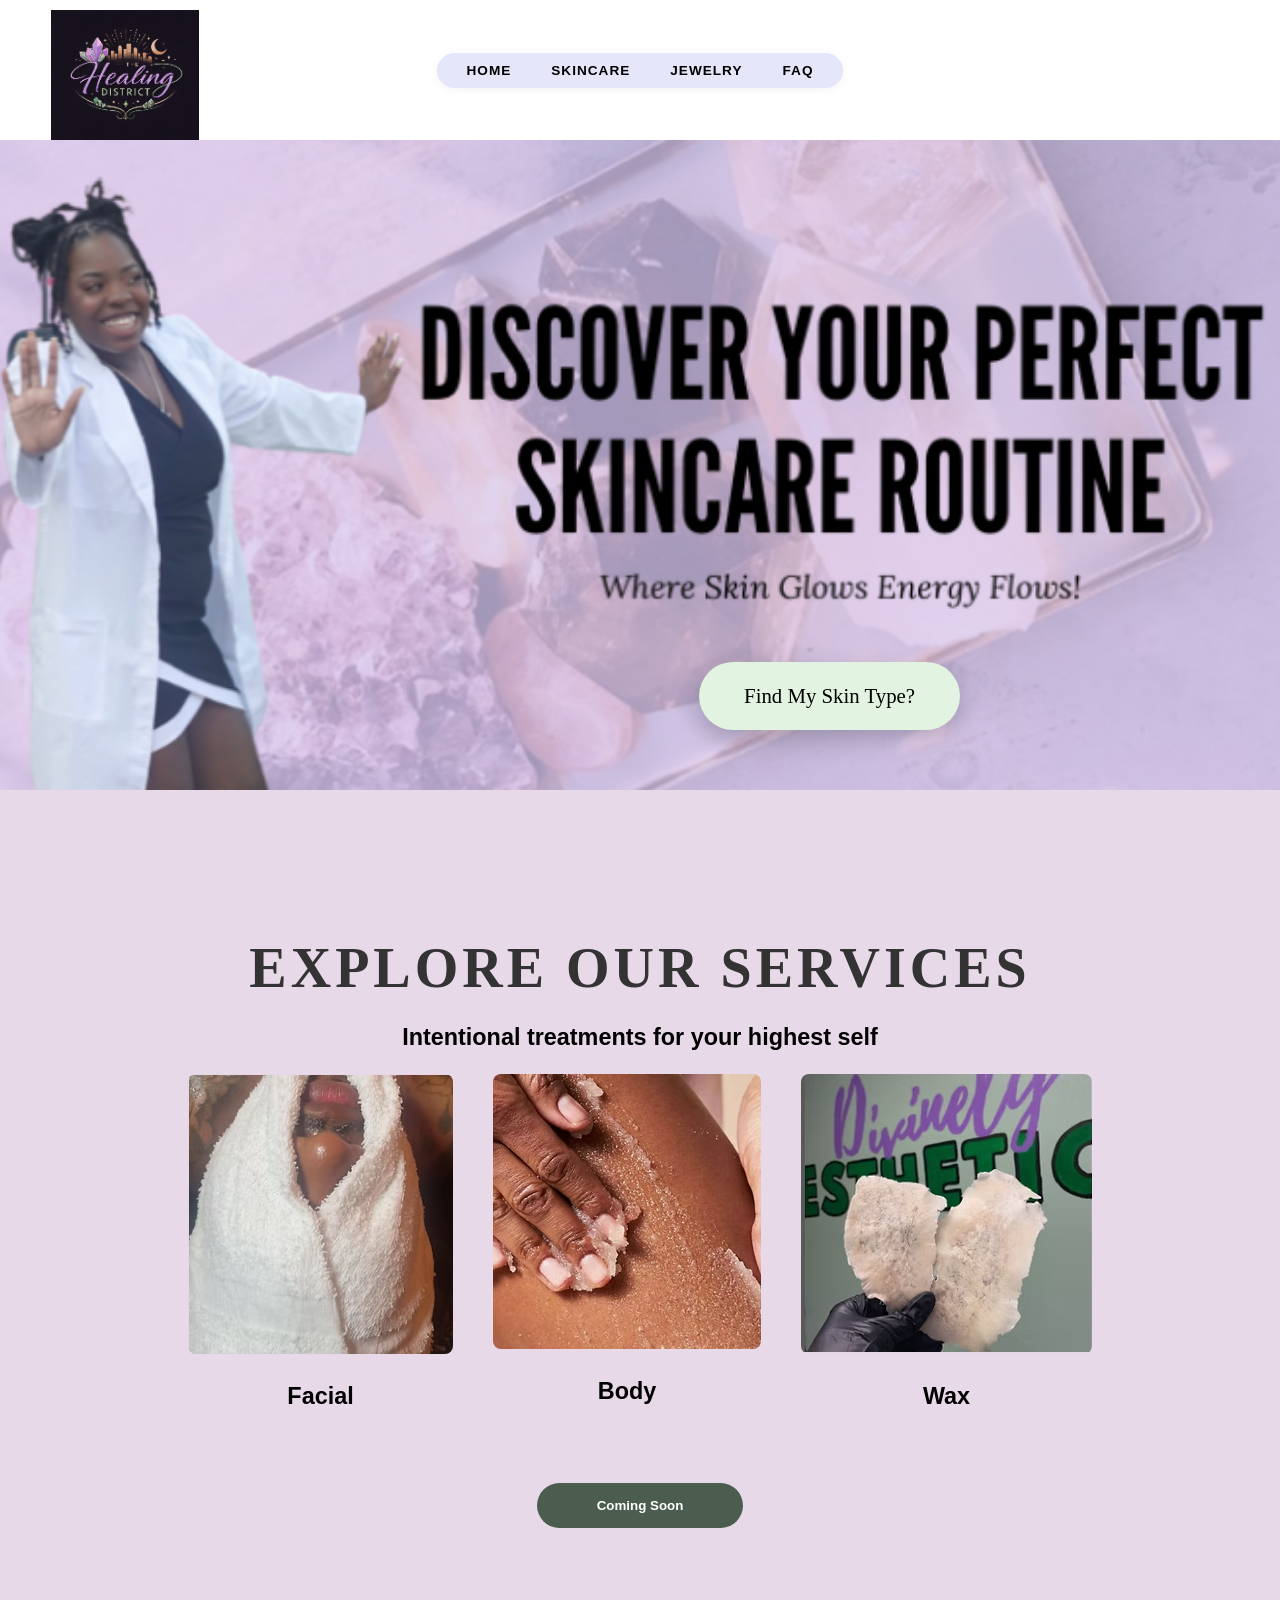
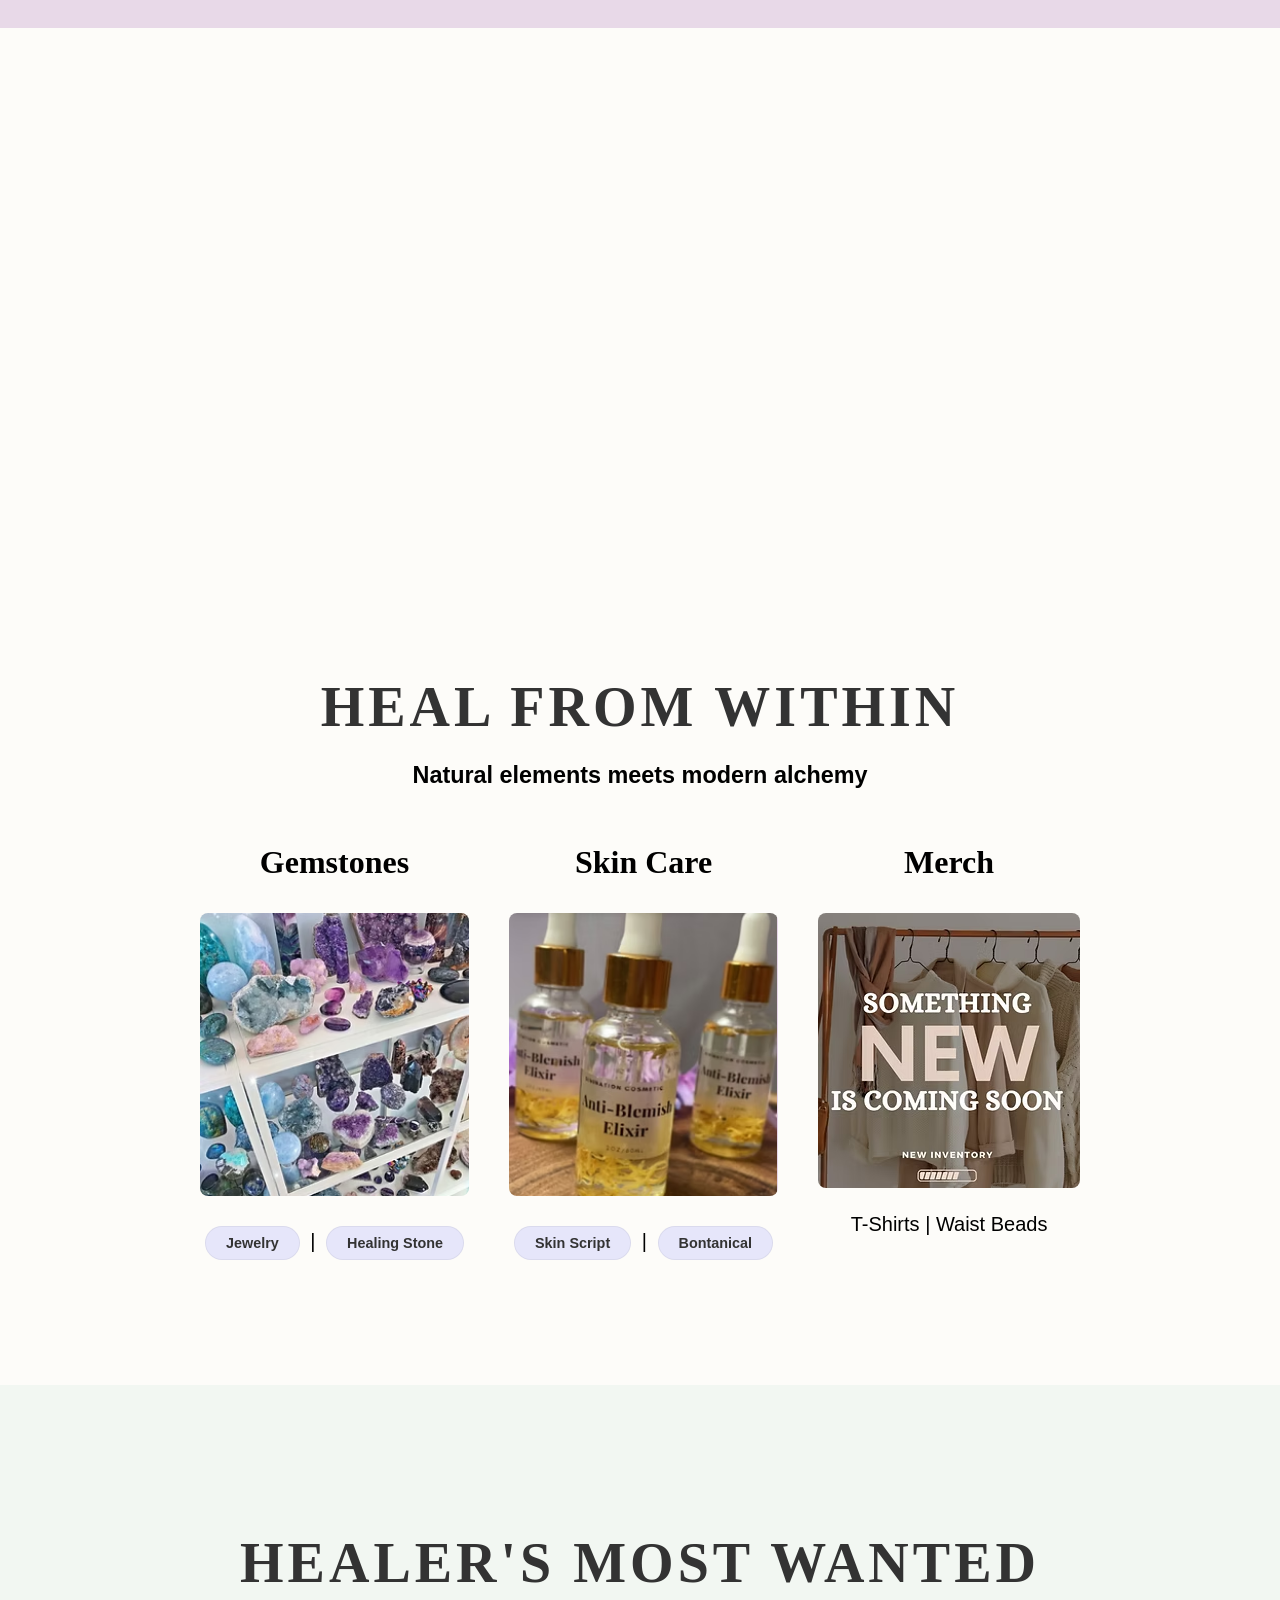
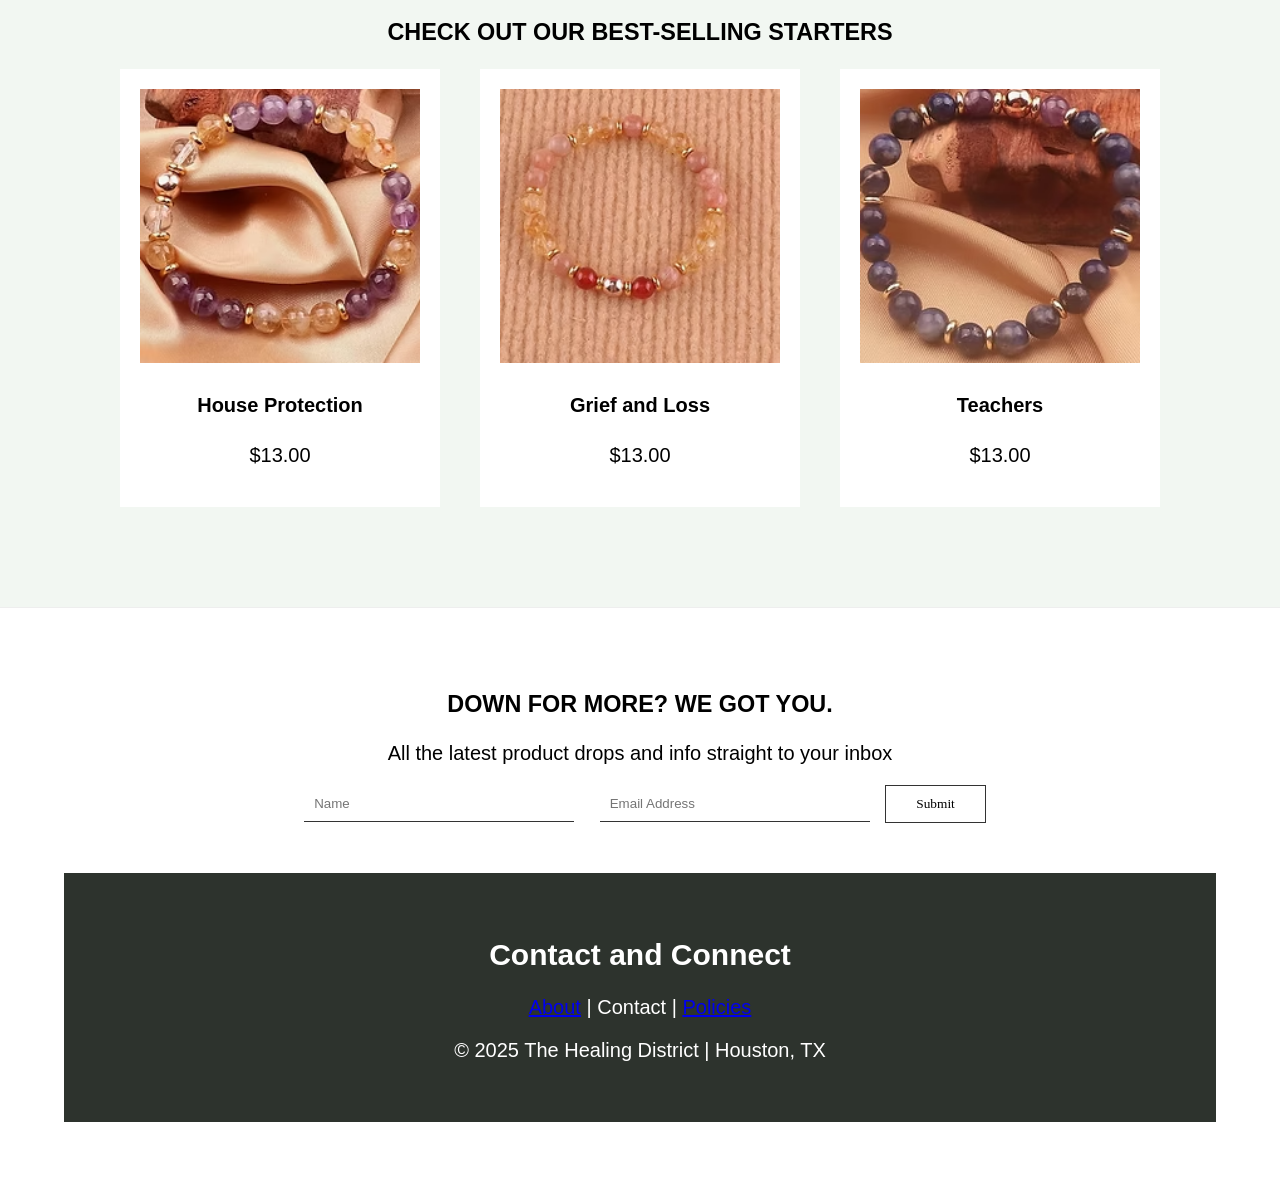
==== commit 2cb20b69: "Update index.html" ====
--- a/index.html
+++ b/index.html
@@ -97,7 +97,7 @@
         </div>
         <div class="footer-links">
             <h2>Contact and Connect</h2>
-            <p>About | Contact | Policies</p>
+            <p><a href="about.html">About</a> | Contact | <a href="policies.html">Policies</a></p>
             <p>© 2025 The Healing District | Houston, TX</p>
         </div>
     </footer>
--- a/style.css
+++ b/style.css
@@ -17,45 +17,33 @@
 .header-container {
     display: flex;
     align-items: center;
-    padding: 15px 10%;
+    padding: 10px 4%;
     background: #fff;
     position: relative;
     height: 120px;
 }
 
-.logo-corner { 
-    position: absolute; 
-    left: 20%; /* Increased from 4% to move it closer to the center */
-    top: 10px;
+.logo-corner { position: absolute; left: 4%; top: 10px; }
+.brand-logo { height: 140px; width:; }
 
 .centered-tab-nav {
     margin: 0 auto;
     background: var(--lavender-tab);
-    padding: 15px 45px; /* Increased padding for a larger pill shape */
+    padding: 10px 30px;
     border-radius: 50px;
-    box-shadow: 0 4px 15px rgba(0,0,0,0.08); /* Slightly deeper shadow for the larger size */
-}
-.nav-links li { 
-    font-weight: 700; /* Bolder weight */
-    text-transform: uppercase; 
-    font-size: 1.1rem; /* Increased from 0.85rem */
-    letter-spacing: 2px; /* Spread letters slightly for a premium feel */
-    cursor: pointer; 
-}
-    .nav-links { 
-    display: flex; 
-    list-style: none; 
-    gap: 60px; /* Increased gap from 40px */
-    margin: 0; 
-    padding: 0; 
-}
-    
+    box-shadow: 0 2px 10px rgba(0,0,0,0.05);
+}
+
+.nav-links { display: flex; list-style: none; gap: 40px; margin: 0; padding: 0; }
+.nav-links li { font-weight: 600; text-transform: uppercase; font-size: 0.85rem; letter-spacing: 1px; cursor: pointer; }
+
+/* Hero Section */
 .hero-image-wrapper { position: relative; width: 100%; height: 650px; }
 .full-hero-img { width: 100%; height: 100%; object-fit: cover; }
 .hero-quiz-btn {
     position: absolute;
     bottom: 60px;
-    right: 15%;
+    right: 25%;
     padding: 22px 45px;
     font-family: 'Cinzel', serif;
     font-size: 1.3rem;
@@ -220,31 +208,3 @@
 
 .image-container:hover .primary-img {
     opacity: 0;
-}
-
-/* Policy Page Formatting */
-.policy-text-block {
-    max-width: 800px;
-    margin: 0 auto 40px auto;
-    text-align: left;
-    line-height: 1.6;
-}
-
-.policy-list {
-    list-style: none;
-    padding: 0;
-    font-weight: 700;
-    text-align: center;
-    margin: 20px 0;
-}
-
-.policy-list li {
-    margin-bottom: 10px;
-}
-
-.sketch-headline {
-    font-family: 'Cabin Sketch', cursive;
-    font-size: 2.8rem;
-    margin-top: 60px;
-    margin-bottom: 20px;
-}
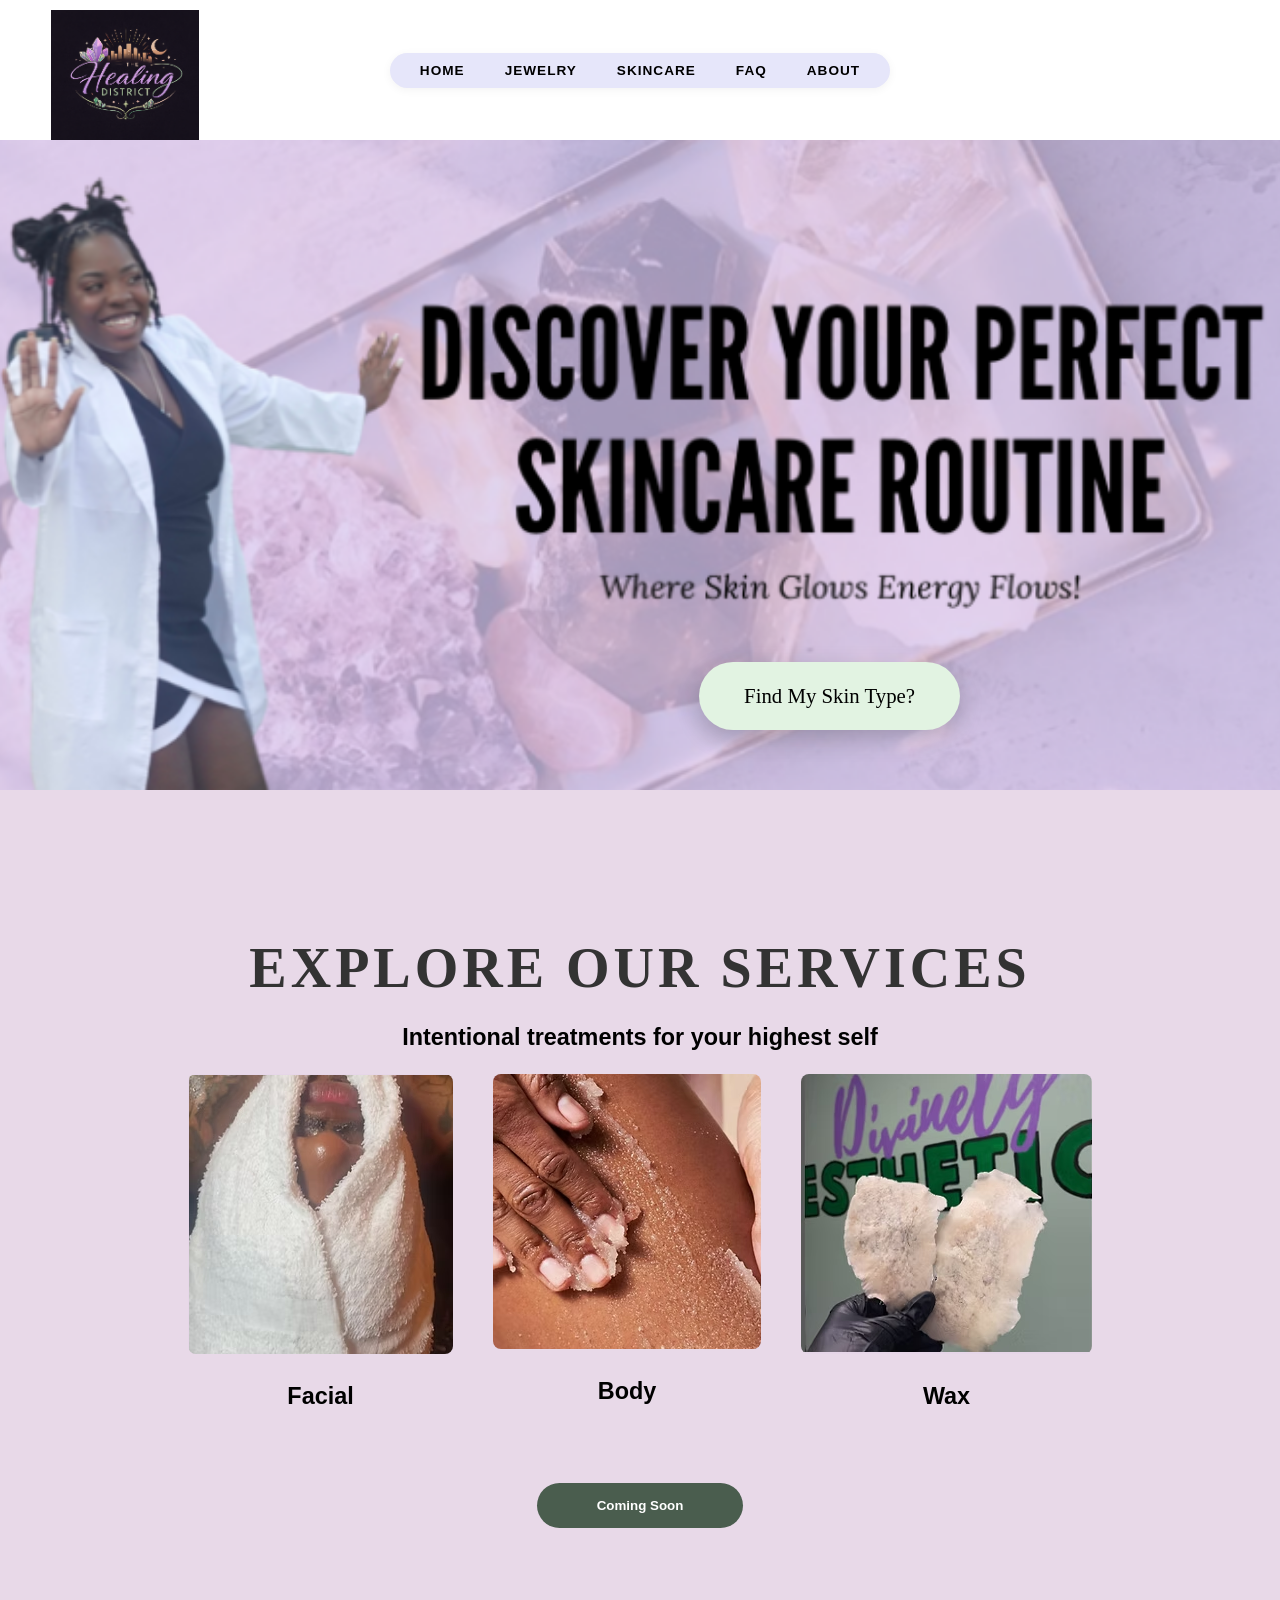
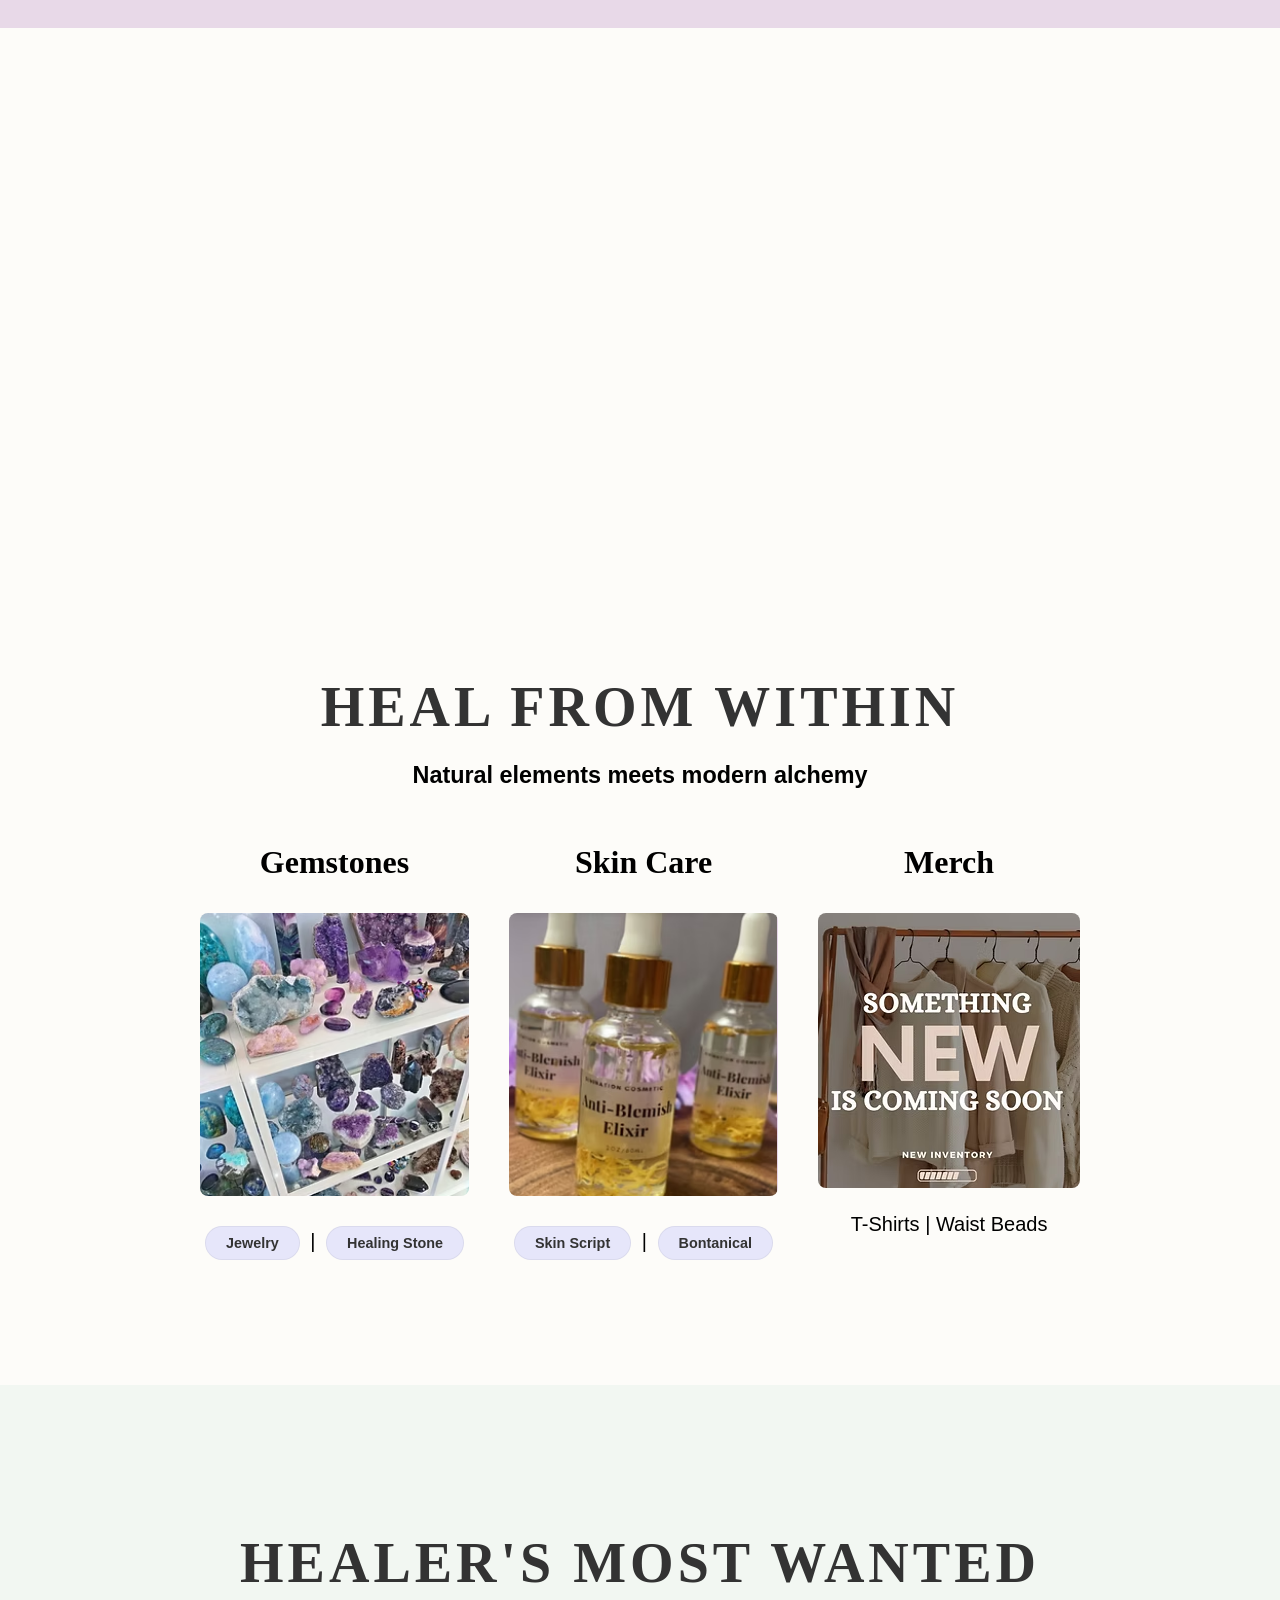
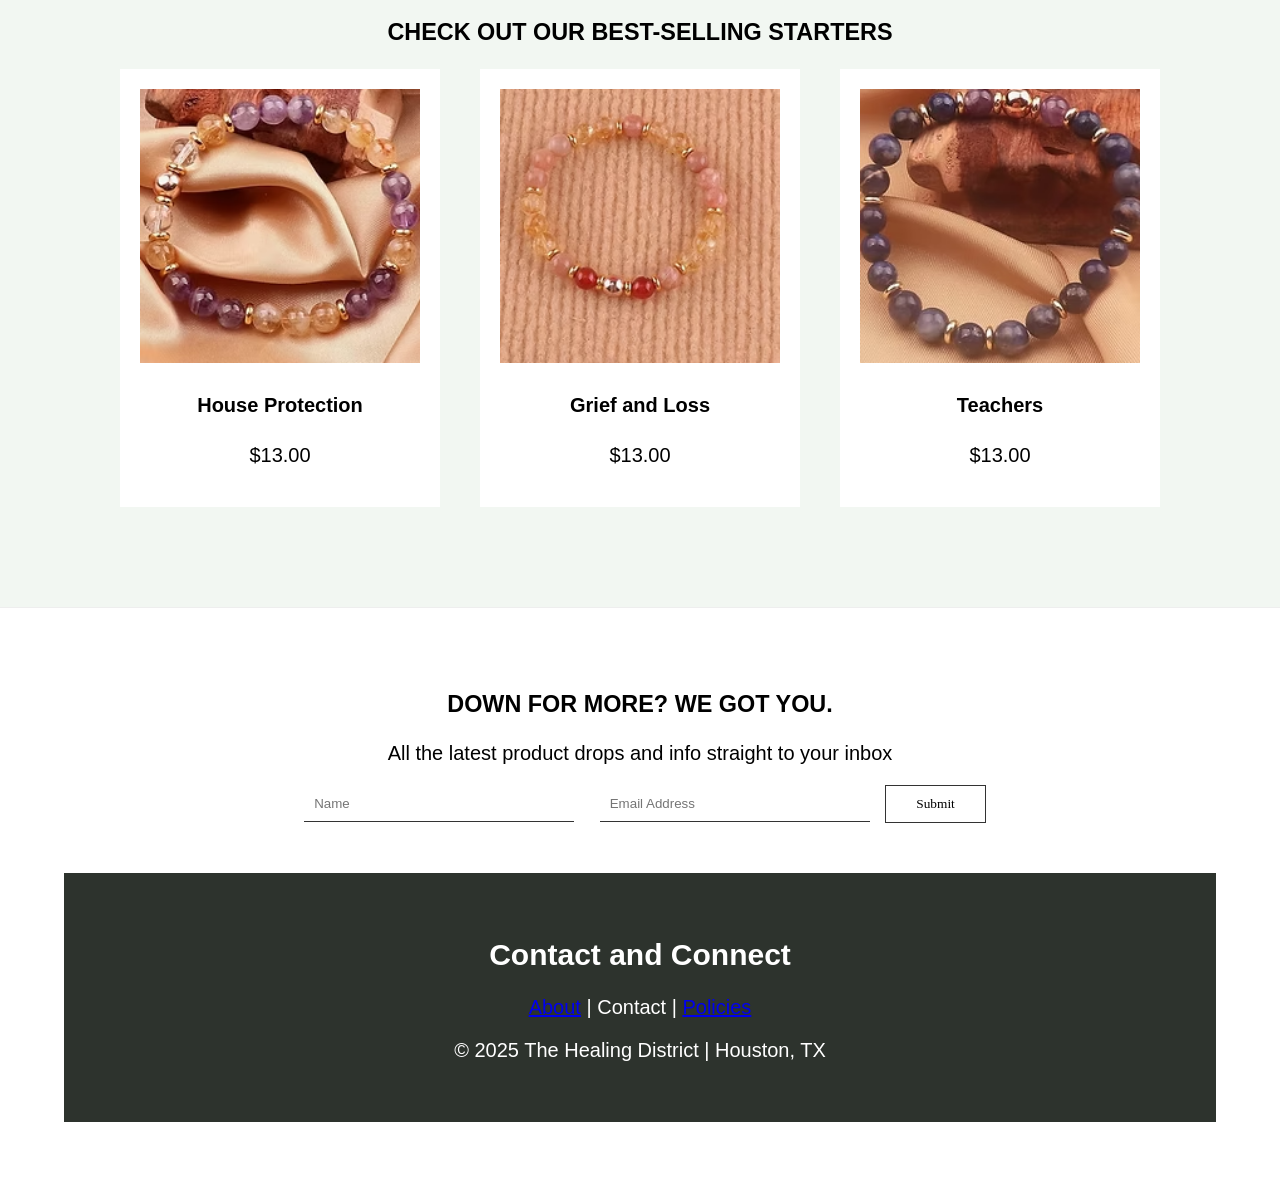
==== commit b44bf24b: "Update index.html" ====
--- a/index.html
+++ b/index.html
@@ -15,10 +15,11 @@
         
         <nav class="centered-tab-nav">
             <ul class="nav-links">
-                <li><a href="index.html">Home</a></li>
+                 <li><a href="index.html">Home</a></li>
+                <li><a href="jewelry.html">Jewelry</a></li>
                 <li><a href="skincare.html">Skincare</a></li>
-                <li><a href="jewelry.html">Jewelry</a></li> 
                 <li><a href="faq.html">FAQ</a></li>
+                <li><a href="about.html">About</a></li>
             </ul>
         </nav>
     </header>
--- a/style.css
+++ b/style.css
@@ -208,3 +208,41 @@
 
 .image-container:hover .primary-img {
     opacity: 0;
+
+/* Centering the About Page Container */
+.about-container {
+    max-width: 800px;
+    margin: 0 auto; /* Centers the block on the page */
+    text-align: center; /* Centers all text inside */
+    padding: 40px 20px;
+}
+
+/* Fix for the Profile Image Frame */
+.profile-frame {
+    width: 250px;
+    height: 250px;
+    margin: 0 auto 30px auto; /* Centers the image frame */
+    border-radius: 50%;
+    overflow: hidden;
+    display: flex;
+    justify-content: center;
+    align-items: center;
+}
+
+.profile-img {
+    width: 100%;
+    height: 100%;
+    object-fit: cover;
+}
+
+/* Centering and Spacing for the Personal Message */
+.about-content p {
+    margin-bottom: 20px;
+    line-height: 1.6;
+    text-align: center; /* Ensures paragraphs remain centered */
+}
+
+.signature {
+    margin-top: 40px;
+    text-align: center;
+}
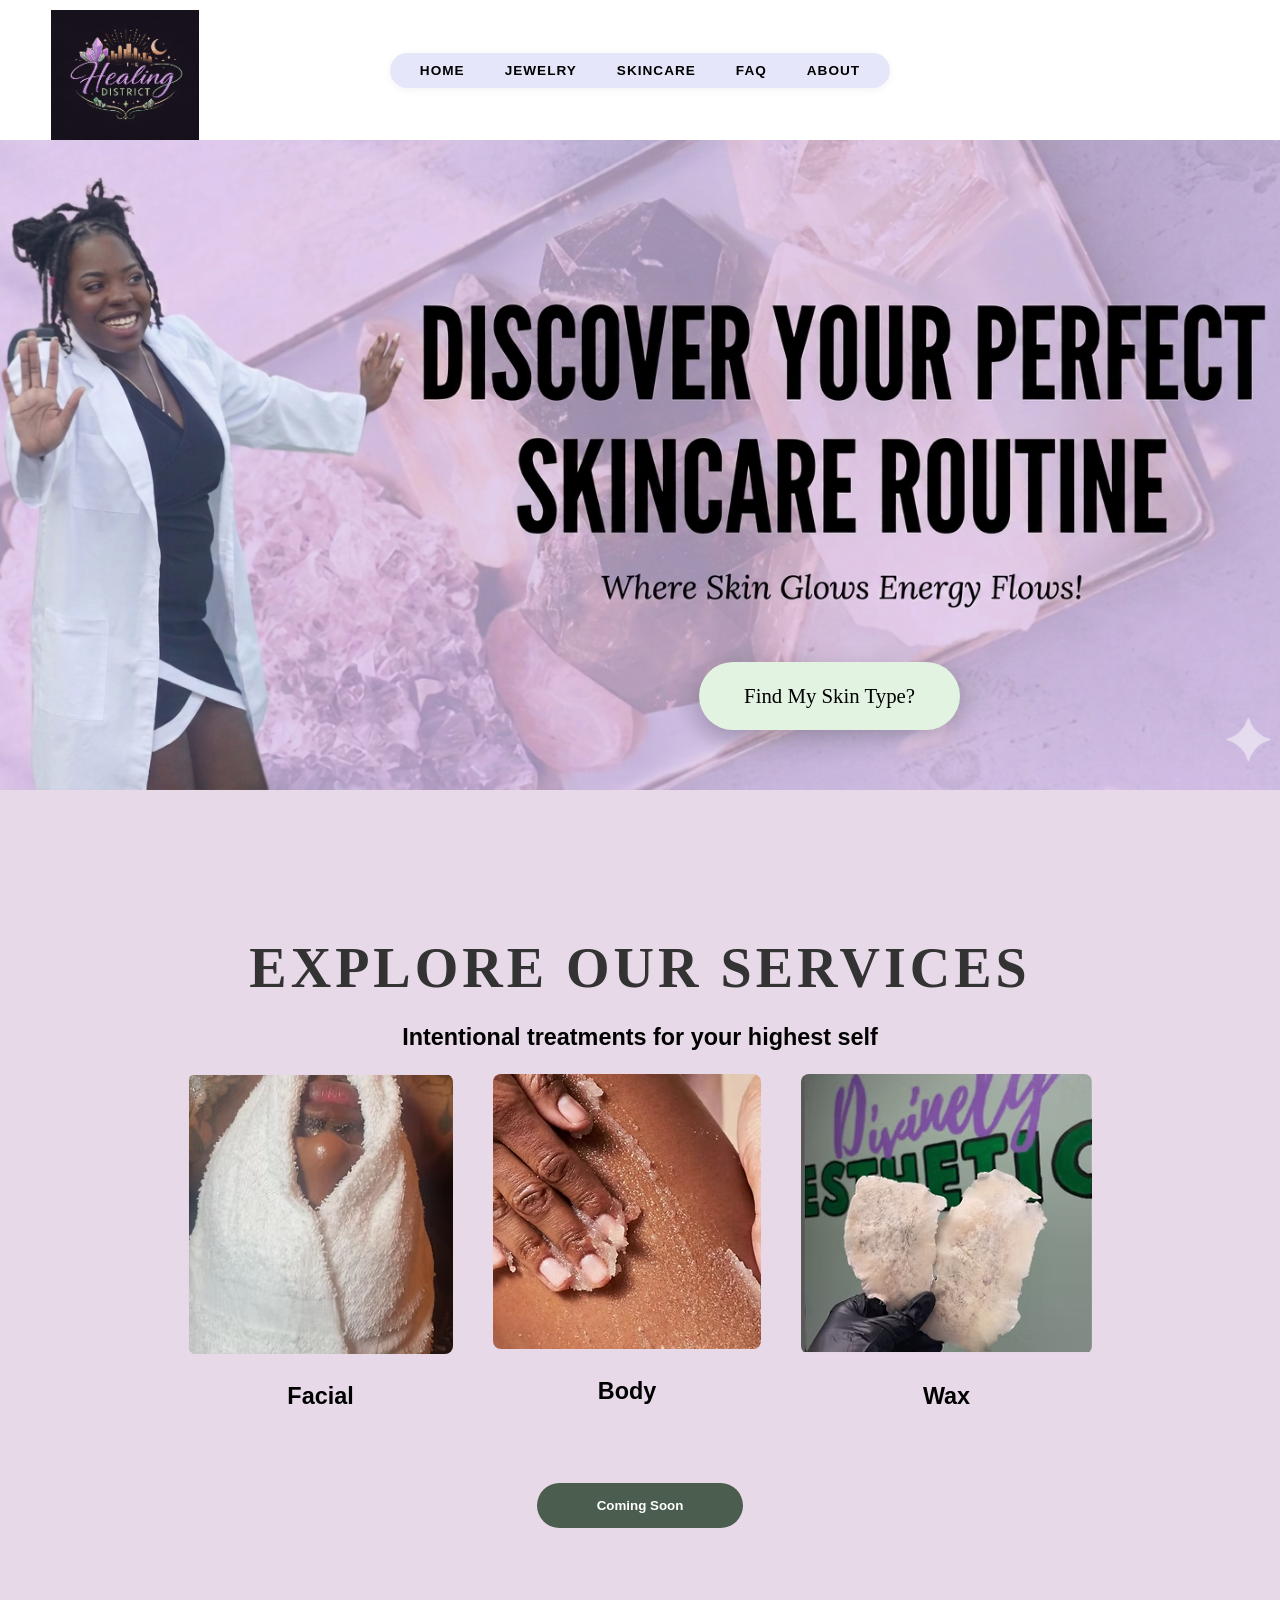
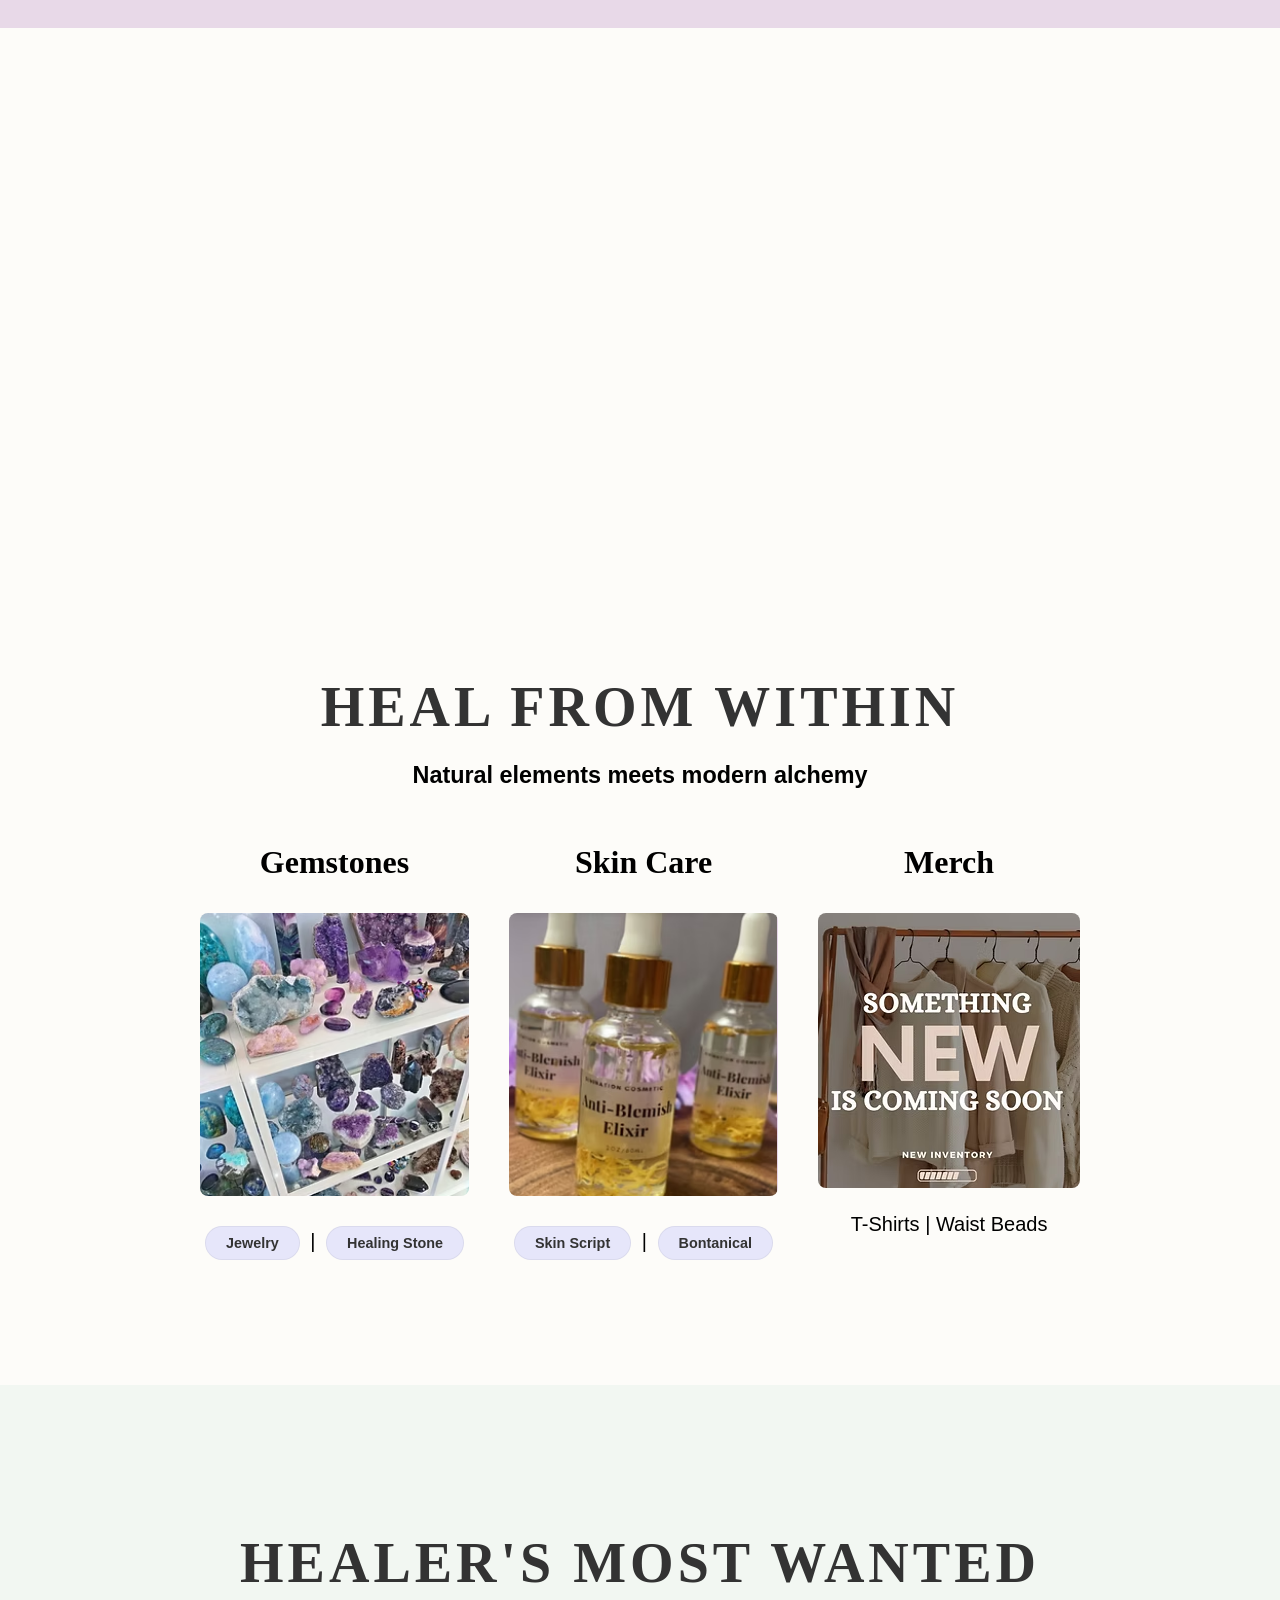
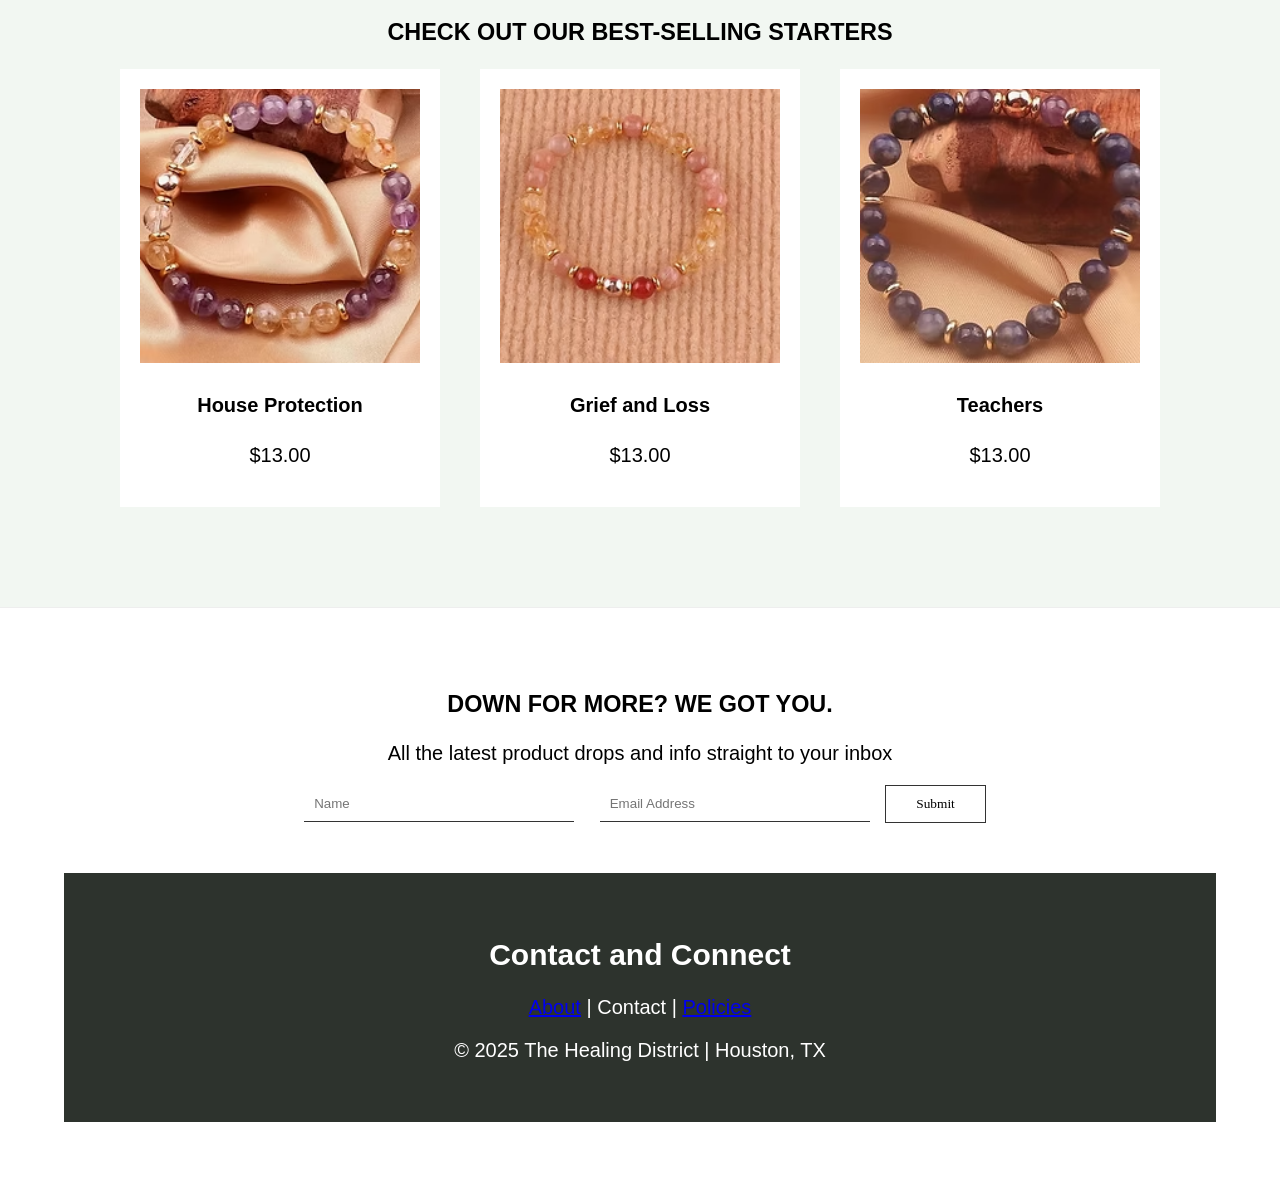
==== commit 6939fb8f: "Update index.html" ====
--- a/index.html
+++ b/index.html
@@ -26,7 +26,7 @@
 
     <section class="hero-block">
         <div class="hero-image-wrapper">
-            <img src="Background.png" class="full-hero-img" alt="Healing Background">
+            <img src="background.png" class="full-hero-img" alt="Healing Background">
             <button class="hero-quiz-btn">Find My Skin Type?</button>
         </div>
     </section>
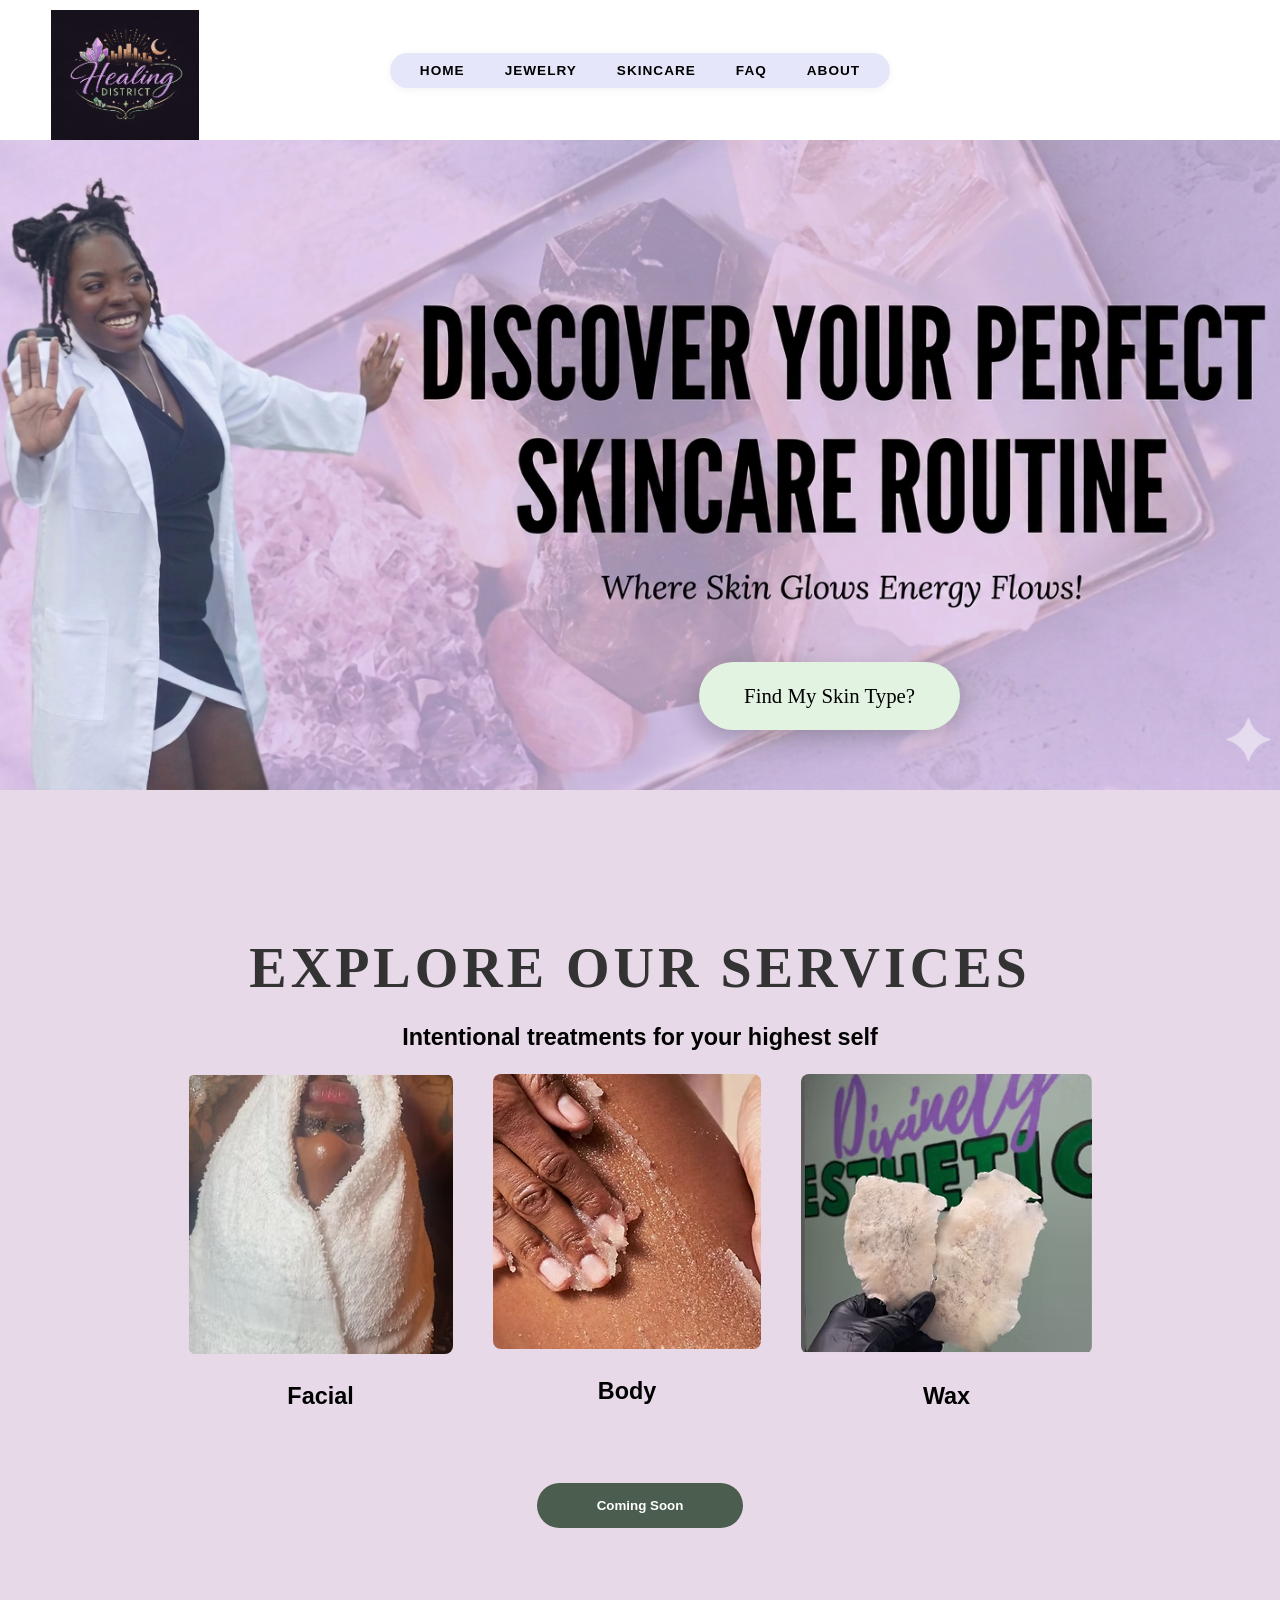
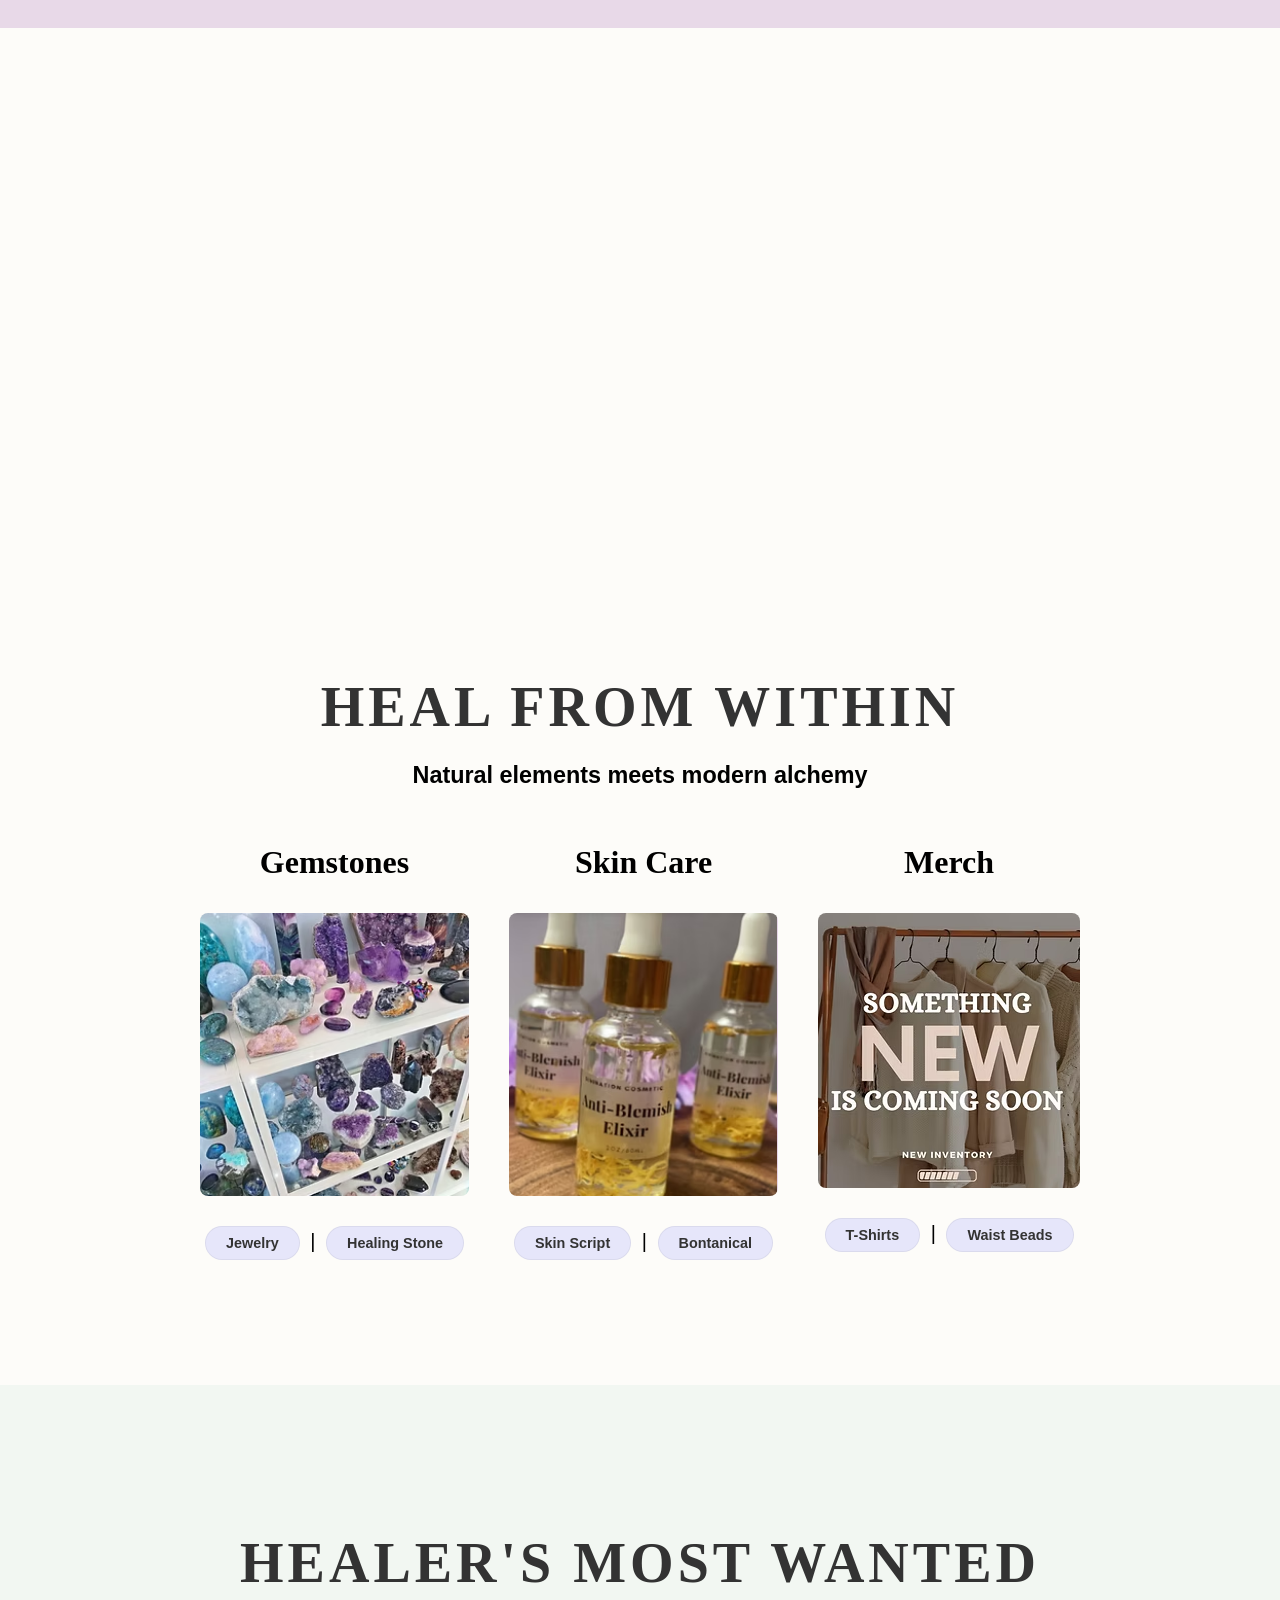
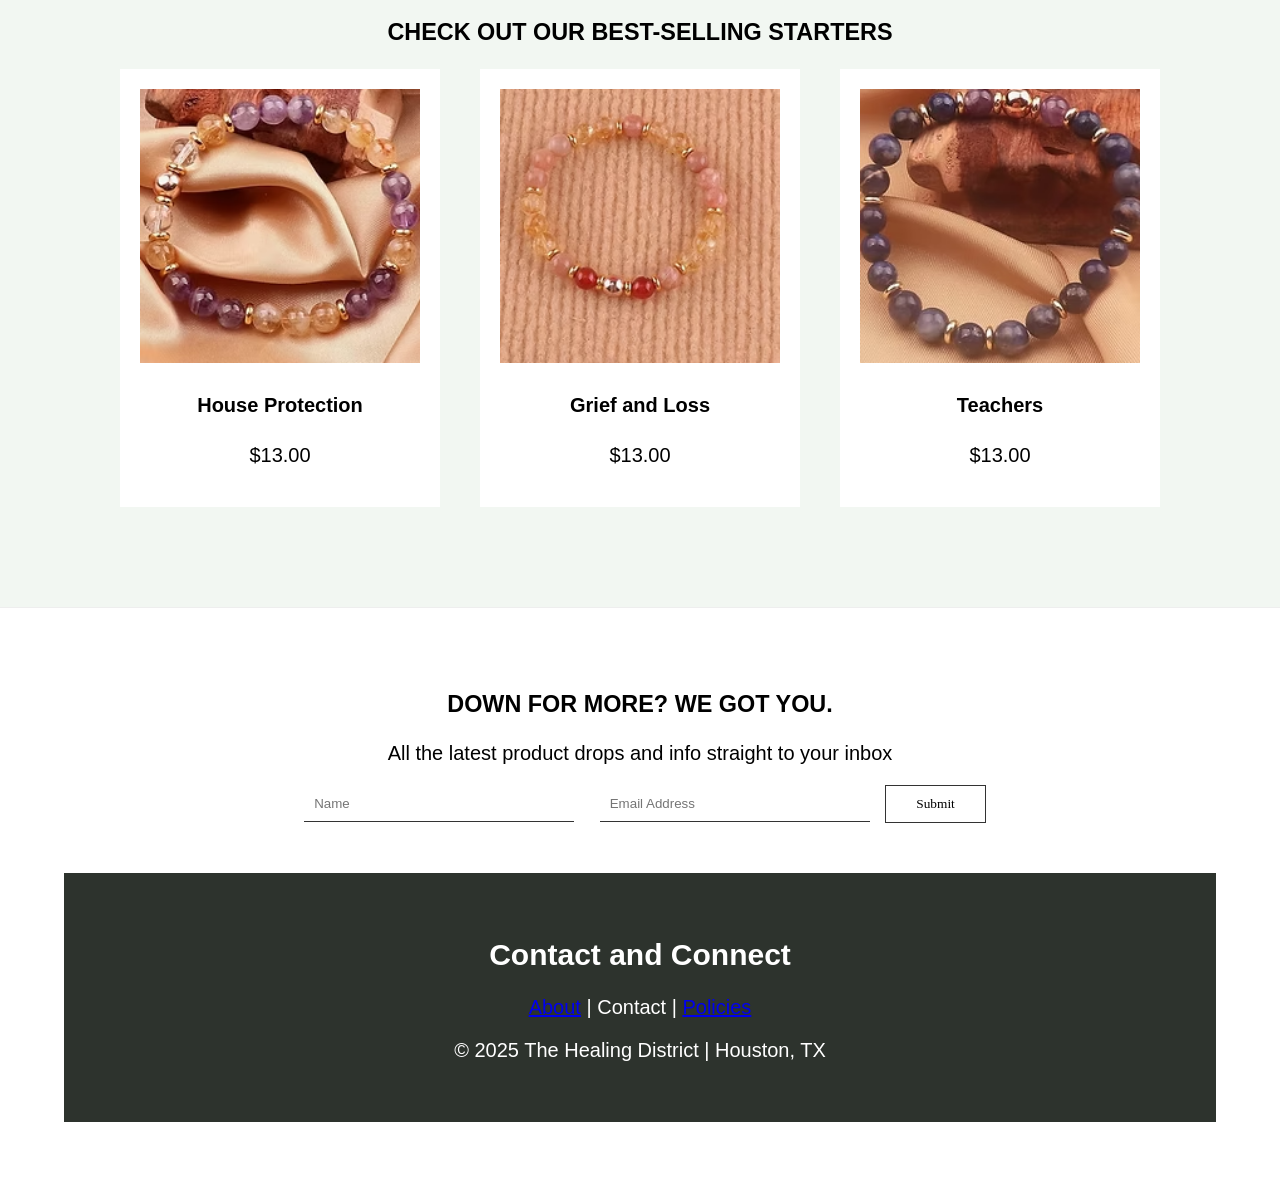
==== commit b66d1591: "Update index.html" ====
--- a/index.html
+++ b/index.html
@@ -58,10 +58,12 @@
                 <img src="SkinCare.png" alt="Skincare Products">
                 <p class="links"><a href="script.html">Skin Script</a> | <a href="bontanical.html">Bontanical</a></p>
             </div>
-            <div class="cat-box">
+          <div class="cat-box">
                 <h3>Merch</h3>
-                <img src="Merch.png" alt="Official Merch">
-                <p class="links">T-Shirts | Waist Beads</p>
+                <img src="Merch.png" alt="Merch">
+                <p class="sub-links">
+                    <a href="#" class="cat-link">T-Shirts</a> | <a href="#" class="cat-link">Waist Beads</a>
+                </p>
             </div>
         </div>
     </section>
